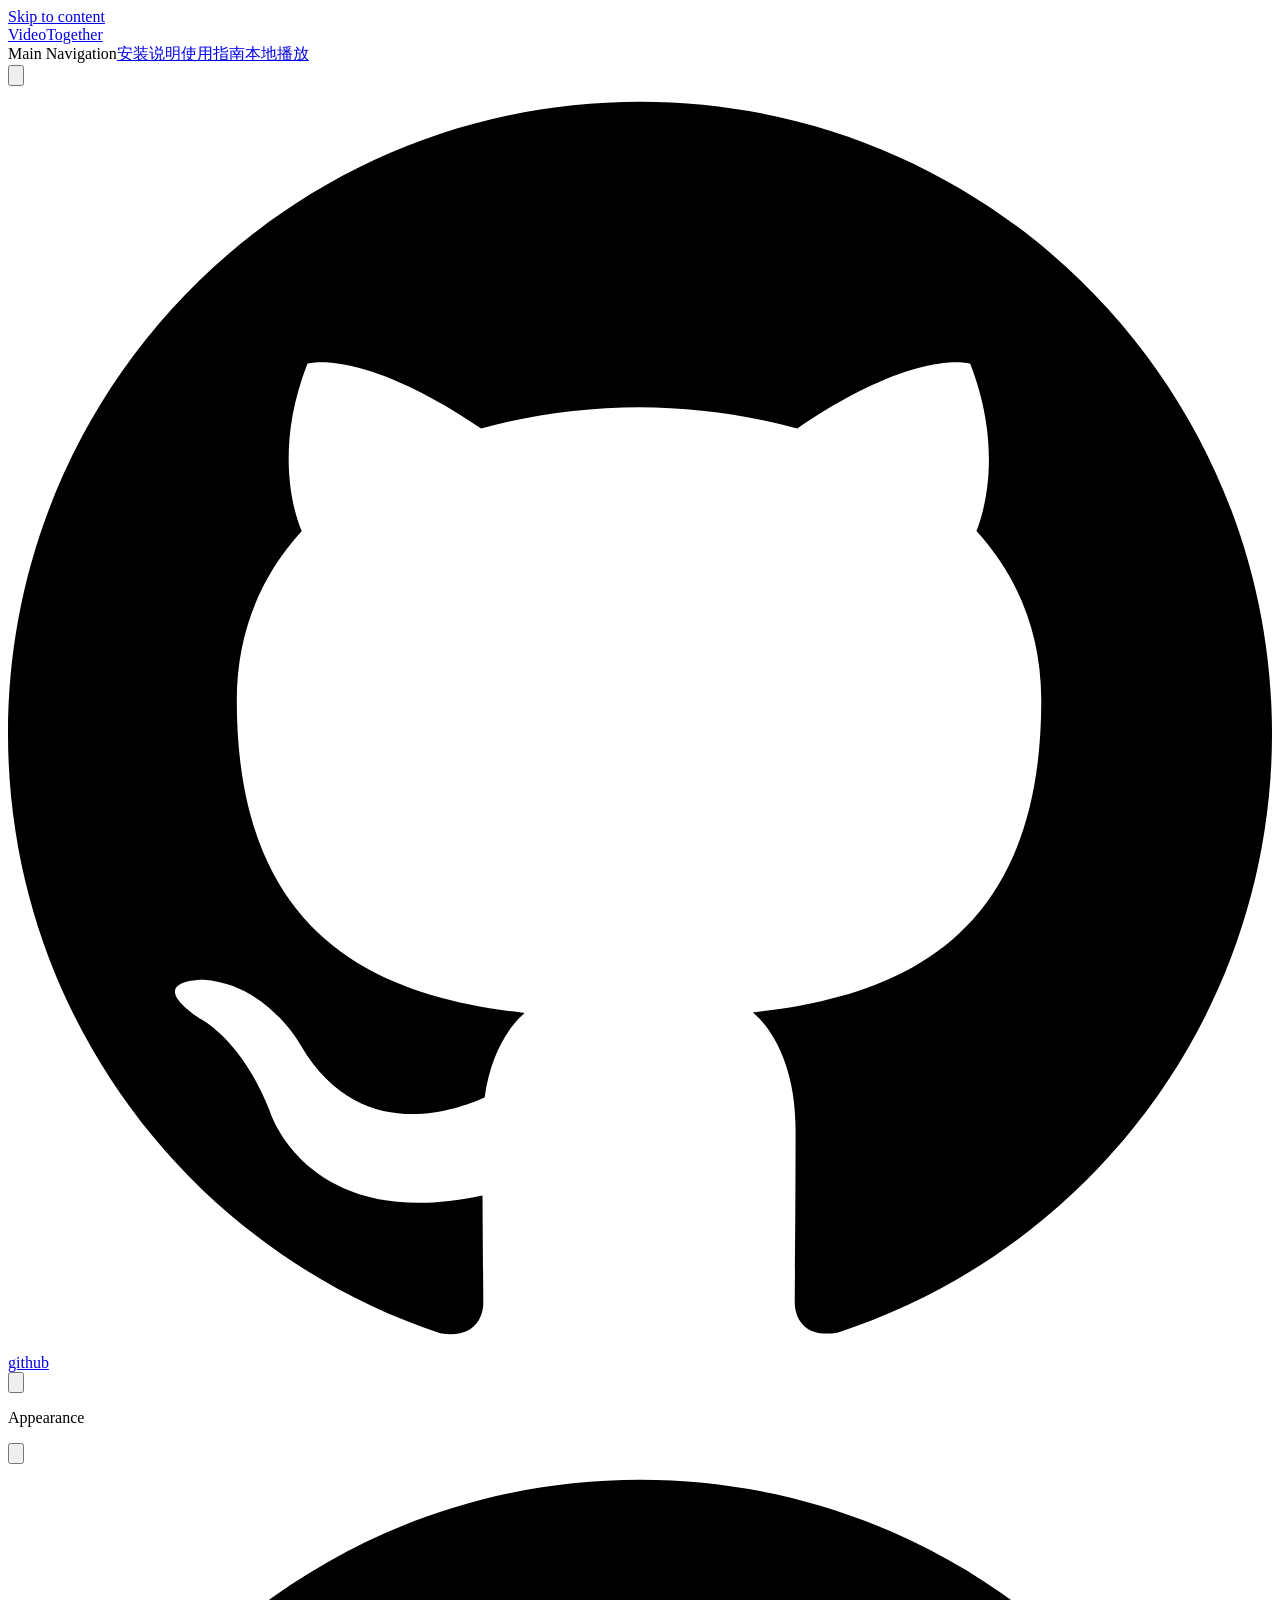
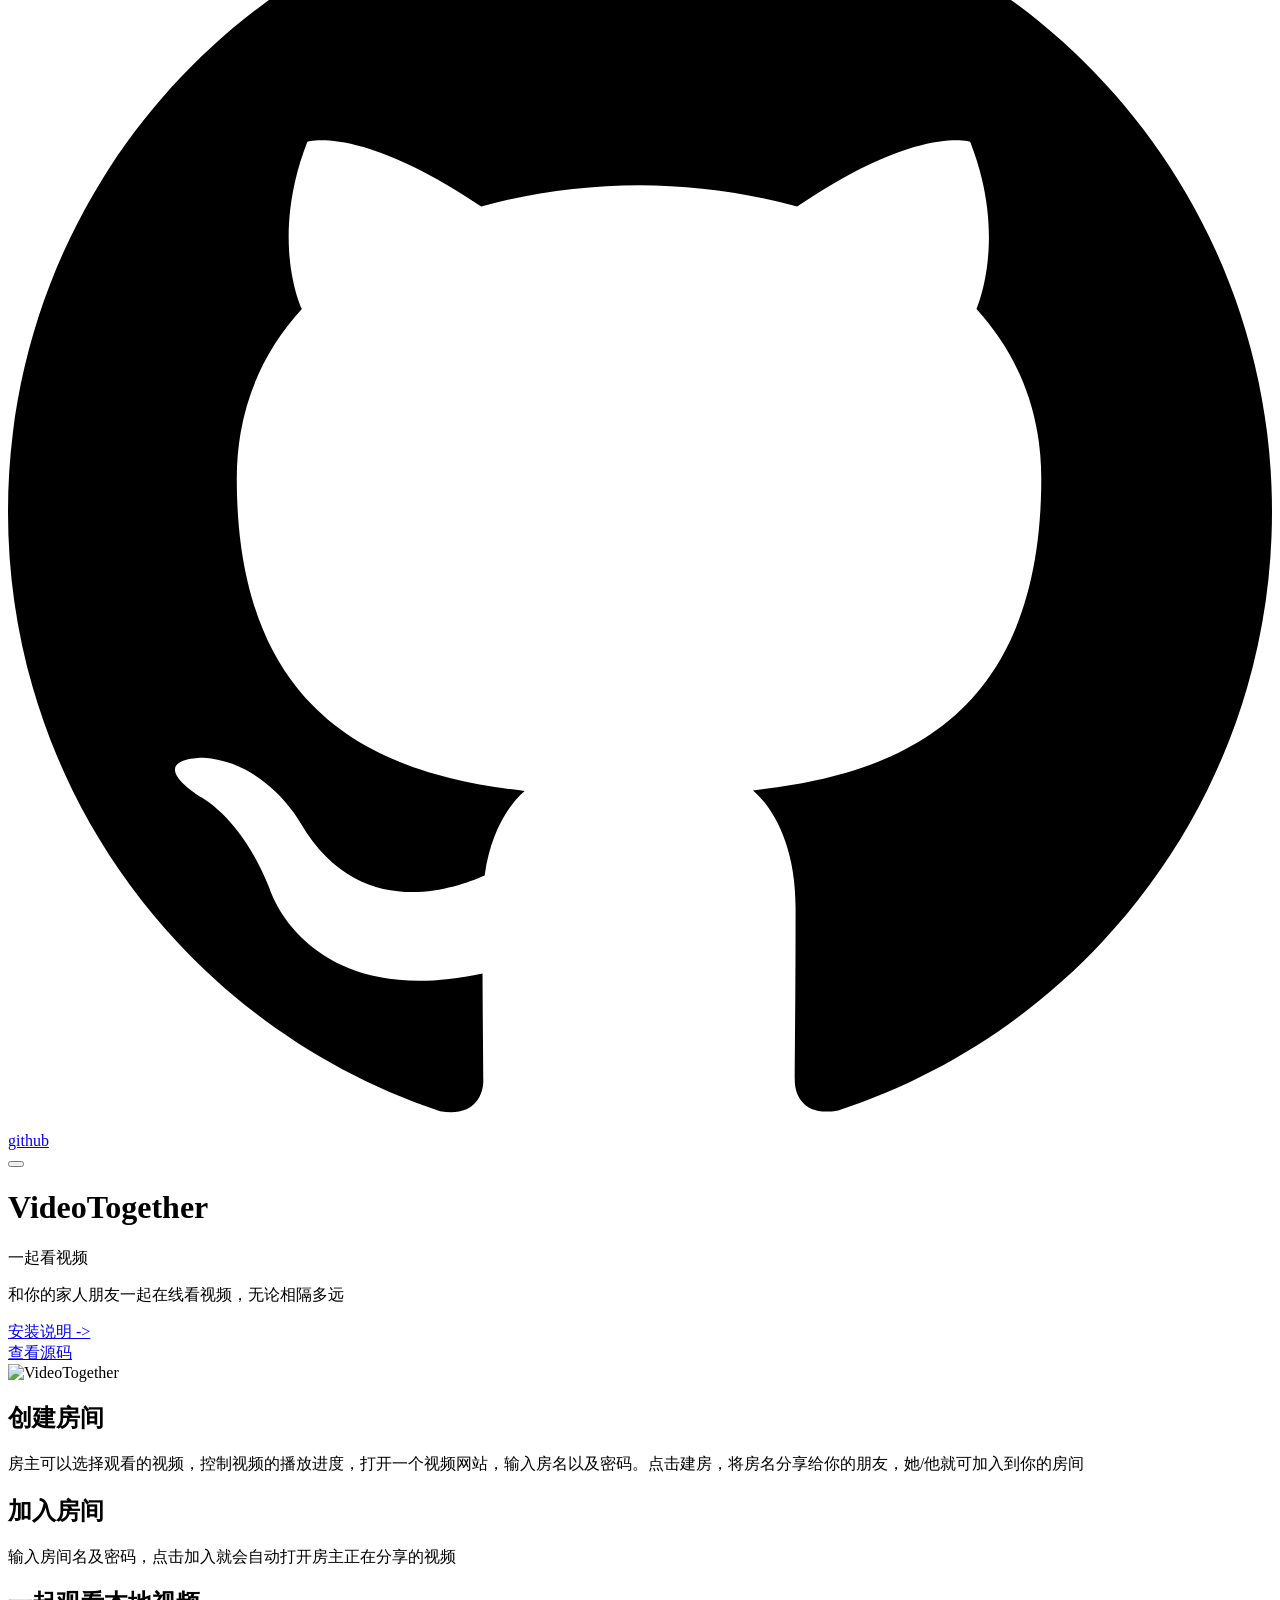
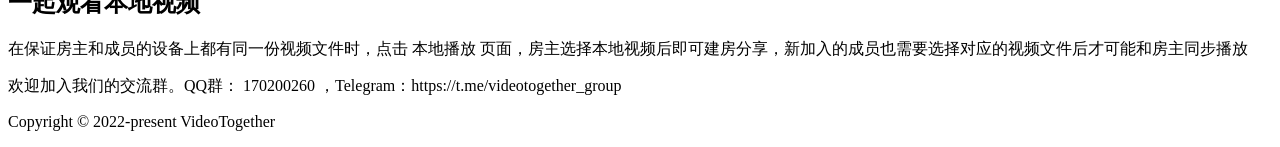
==== new/index.html @ 328def1d "Merge pull request #1 from lilei2603/main doc: update docs" ====
<!DOCTYPE html>
<html lang="en-US">
  <head>
    <meta charset="utf-8">
    <meta name="viewport" content="width=device-width,initial-scale=1">
    <title>VideoTogether | 一起看视频</title>
    <meta name="description" content="和你的家人朋友一起在线看视频，无论相隔多远">
    <link rel="stylesheet" href="/assets/style.c7aacda5.css">
    <link rel="modulepreload" href="/assets/app.a0943dad.js">
    <link rel="modulepreload" href="/assets/index.md.f71d9b3a.lean.js">
    
    <script>(()=>{const e=localStorage.getItem("vitepress-theme-appearance"),a=window.matchMedia("(prefers-color-scheme: dark)").matches;(!e||e==="auto"?a:e==="dark")&&document.documentElement.classList.add("dark")})();</script>
  </head>
  <body>
    <div id="app"><div class="Layout" data-v-b7788134><!--[--><!--]--><!--[--><span tabindex="-1" data-v-5bad87e6></span><a href="#VPContent" class="VPSkipLink visually-hidden" data-v-5bad87e6> Skip to content </a><!--]--><!----><header class="VPNav no-sidebar" data-v-b7788134 data-v-0f827909><div class="VPNavBar" data-v-0f827909 data-v-10058498><div class="container" data-v-10058498><div class="VPNavBarTitle" data-v-10058498 data-v-477b2930><a class="title" href="/" data-v-477b2930><!----><!--[-->VideoTogether<!--]--></a></div><div class="content" data-v-10058498><!----><nav aria-labelledby="main-nav-aria-label" class="VPNavBarMenu menu" data-v-10058498 data-v-1afc9dec><span id="main-nav-aria-label" class="visually-hidden" data-v-1afc9dec>Main Navigation</span><!--[--><!--[--><a class="VPLink link VPNavBarMenuLink" href="/guide/install.html" data-v-1afc9dec data-v-1d8250a9 data-v-48abdd18><!--[-->安装说明<!--]--><!----></a><!--]--><!--[--><a class="VPLink link VPNavBarMenuLink" href="/guide/introduction.html" data-v-1afc9dec data-v-1d8250a9 data-v-48abdd18><!--[-->使用指南<!--]--><!----></a><!--]--><!--[--><a class="VPLink link VPNavBarMenuLink" href="/guide/local.html" data-v-1afc9dec data-v-1d8250a9 data-v-48abdd18><!--[-->本地播放<!--]--><!----></a><!--]--><!--]--></nav><!----><div class="VPNavBarAppearance appearance" data-v-10058498 data-v-0b2f3bac><button class="VPSwitch VPSwitchAppearance" type="button" role="switch" aria-label="toggle dark mode" data-v-0b2f3bac data-v-741b6450 data-v-ab2de182><span class="check" data-v-ab2de182><span class="icon" data-v-ab2de182><!--[--><svg xmlns="http://www.w3.org/2000/svg" aria-hidden="true" focusable="false" viewbox="0 0 24 24" class="sun" data-v-741b6450><path d="M12,18c-3.3,0-6-2.7-6-6s2.7-6,6-6s6,2.7,6,6S15.3,18,12,18zM12,8c-2.2,0-4,1.8-4,4c0,2.2,1.8,4,4,4c2.2,0,4-1.8,4-4C16,9.8,14.2,8,12,8z"></path><path d="M12,4c-0.6,0-1-0.4-1-1V1c0-0.6,0.4-1,1-1s1,0.4,1,1v2C13,3.6,12.6,4,12,4z"></path><path d="M12,24c-0.6,0-1-0.4-1-1v-2c0-0.6,0.4-1,1-1s1,0.4,1,1v2C13,23.6,12.6,24,12,24z"></path><path d="M5.6,6.6c-0.3,0-0.5-0.1-0.7-0.3L3.5,4.9c-0.4-0.4-0.4-1,0-1.4s1-0.4,1.4,0l1.4,1.4c0.4,0.4,0.4,1,0,1.4C6.2,6.5,5.9,6.6,5.6,6.6z"></path><path d="M19.8,20.8c-0.3,0-0.5-0.1-0.7-0.3l-1.4-1.4c-0.4-0.4-0.4-1,0-1.4s1-0.4,1.4,0l1.4,1.4c0.4,0.4,0.4,1,0,1.4C20.3,20.7,20,20.8,19.8,20.8z"></path><path d="M3,13H1c-0.6,0-1-0.4-1-1s0.4-1,1-1h2c0.6,0,1,0.4,1,1S3.6,13,3,13z"></path><path d="M23,13h-2c-0.6,0-1-0.4-1-1s0.4-1,1-1h2c0.6,0,1,0.4,1,1S23.6,13,23,13z"></path><path d="M4.2,20.8c-0.3,0-0.5-0.1-0.7-0.3c-0.4-0.4-0.4-1,0-1.4l1.4-1.4c0.4-0.4,1-0.4,1.4,0s0.4,1,0,1.4l-1.4,1.4C4.7,20.7,4.5,20.8,4.2,20.8z"></path><path d="M18.4,6.6c-0.3,0-0.5-0.1-0.7-0.3c-0.4-0.4-0.4-1,0-1.4l1.4-1.4c0.4-0.4,1-0.4,1.4,0s0.4,1,0,1.4l-1.4,1.4C18.9,6.5,18.6,6.6,18.4,6.6z"></path></svg><svg xmlns="http://www.w3.org/2000/svg" aria-hidden="true" focusable="false" viewbox="0 0 24 24" class="moon" data-v-741b6450><path d="M12.1,22c-0.3,0-0.6,0-0.9,0c-5.5-0.5-9.5-5.4-9-10.9c0.4-4.8,4.2-8.6,9-9c0.4,0,0.8,0.2,1,0.5c0.2,0.3,0.2,0.8-0.1,1.1c-2,2.7-1.4,6.4,1.3,8.4c2.1,1.6,5,1.6,7.1,0c0.3-0.2,0.7-0.3,1.1-0.1c0.3,0.2,0.5,0.6,0.5,1c-0.2,2.7-1.5,5.1-3.6,6.8C16.6,21.2,14.4,22,12.1,22zM9.3,4.4c-2.9,1-5,3.6-5.2,6.8c-0.4,4.4,2.8,8.3,7.2,8.7c2.1,0.2,4.2-0.4,5.8-1.8c1.1-0.9,1.9-2.1,2.4-3.4c-2.5,0.9-5.3,0.5-7.5-1.1C9.2,11.4,8.1,7.7,9.3,4.4z"></path></svg><!--]--></span></span></button></div><div class="VPSocialLinks VPNavBarSocialLinks social-links" data-v-10058498 data-v-5c5de4da data-v-7dcd7d60><!--[--><a class="VPSocialLink" href="https://github.com/VideoTogether/VideoTogether.github.io" title="github" target="_blank" rel="noopener noreferrer" data-v-7dcd7d60 data-v-610fed1a><svg xmlns="http://www.w3.org/2000/svg" aria-hidden="true" focusable="false" viewbox="0 0 24 24" class="icon" data-v-610fed1a><path d="M12 .297c-6.63 0-12 5.373-12 12 0 5.303 3.438 9.8 8.205 11.385.6.113.82-.258.82-.577 0-.285-.01-1.04-.015-2.04-3.338.724-4.042-1.61-4.042-1.61C4.422 18.07 3.633 17.7 3.633 17.7c-1.087-.744.084-.729.084-.729 1.205.084 1.838 1.236 1.838 1.236 1.07 1.835 2.809 1.305 3.495.998.108-.776.417-1.305.76-1.605-2.665-.3-5.466-1.332-5.466-5.93 0-1.31.465-2.38 1.235-3.22-.135-.303-.54-1.523.105-3.176 0 0 1.005-.322 3.3 1.23.96-.267 1.98-.399 3-.405 1.02.006 2.04.138 3 .405 2.28-1.552 3.285-1.23 3.285-1.23.645 1.653.24 2.873.12 3.176.765.84 1.23 1.91 1.23 3.22 0 4.61-2.805 5.625-5.475 5.92.42.36.81 1.096.81 2.22 0 1.606-.015 2.896-.015 3.286 0 .315.21.69.825.57C20.565 22.092 24 17.592 24 12.297c0-6.627-5.373-12-12-12"></path></svg><span class="visually-hidden" data-v-610fed1a>github</span></a><!--]--></div><div class="VPFlyout VPNavBarExtra extra" data-v-10058498 data-v-5fe59986 data-v-0635fb1f><button type="button" class="button" aria-haspopup="true" aria-expanded="false" aria-label="extra navigation" data-v-0635fb1f><svg xmlns="http://www.w3.org/2000/svg" aria-hidden="true" focusable="false" viewbox="0 0 24 24" class="icon" data-v-0635fb1f><circle cx="12" cy="12" r="2"></circle><circle cx="19" cy="12" r="2"></circle><circle cx="5" cy="12" r="2"></circle></svg></button><div class="menu" data-v-0635fb1f><div class="VPMenu" data-v-0635fb1f data-v-e3d492a8><!----><!--[--><!--[--><!----><div class="group" data-v-5fe59986><div class="item appearance" data-v-5fe59986><p class="label" data-v-5fe59986>Appearance</p><div class="appearance-action" data-v-5fe59986><button class="VPSwitch VPSwitchAppearance" type="button" role="switch" aria-label="toggle dark mode" data-v-5fe59986 data-v-741b6450 data-v-ab2de182><span class="check" data-v-ab2de182><span class="icon" data-v-ab2de182><!--[--><svg xmlns="http://www.w3.org/2000/svg" aria-hidden="true" focusable="false" viewbox="0 0 24 24" class="sun" data-v-741b6450><path d="M12,18c-3.3,0-6-2.7-6-6s2.7-6,6-6s6,2.7,6,6S15.3,18,12,18zM12,8c-2.2,0-4,1.8-4,4c0,2.2,1.8,4,4,4c2.2,0,4-1.8,4-4C16,9.8,14.2,8,12,8z"></path><path d="M12,4c-0.6,0-1-0.4-1-1V1c0-0.6,0.4-1,1-1s1,0.4,1,1v2C13,3.6,12.6,4,12,4z"></path><path d="M12,24c-0.6,0-1-0.4-1-1v-2c0-0.6,0.4-1,1-1s1,0.4,1,1v2C13,23.6,12.6,24,12,24z"></path><path d="M5.6,6.6c-0.3,0-0.5-0.1-0.7-0.3L3.5,4.9c-0.4-0.4-0.4-1,0-1.4s1-0.4,1.4,0l1.4,1.4c0.4,0.4,0.4,1,0,1.4C6.2,6.5,5.9,6.6,5.6,6.6z"></path><path d="M19.8,20.8c-0.3,0-0.5-0.1-0.7-0.3l-1.4-1.4c-0.4-0.4-0.4-1,0-1.4s1-0.4,1.4,0l1.4,1.4c0.4,0.4,0.4,1,0,1.4C20.3,20.7,20,20.8,19.8,20.8z"></path><path d="M3,13H1c-0.6,0-1-0.4-1-1s0.4-1,1-1h2c0.6,0,1,0.4,1,1S3.6,13,3,13z"></path><path d="M23,13h-2c-0.6,0-1-0.4-1-1s0.4-1,1-1h2c0.6,0,1,0.4,1,1S23.6,13,23,13z"></path><path d="M4.2,20.8c-0.3,0-0.5-0.1-0.7-0.3c-0.4-0.4-0.4-1,0-1.4l1.4-1.4c0.4-0.4,1-0.4,1.4,0s0.4,1,0,1.4l-1.4,1.4C4.7,20.7,4.5,20.8,4.2,20.8z"></path><path d="M18.4,6.6c-0.3,0-0.5-0.1-0.7-0.3c-0.4-0.4-0.4-1,0-1.4l1.4-1.4c0.4-0.4,1-0.4,1.4,0s0.4,1,0,1.4l-1.4,1.4C18.9,6.5,18.6,6.6,18.4,6.6z"></path></svg><svg xmlns="http://www.w3.org/2000/svg" aria-hidden="true" focusable="false" viewbox="0 0 24 24" class="moon" data-v-741b6450><path d="M12.1,22c-0.3,0-0.6,0-0.9,0c-5.5-0.5-9.5-5.4-9-10.9c0.4-4.8,4.2-8.6,9-9c0.4,0,0.8,0.2,1,0.5c0.2,0.3,0.2,0.8-0.1,1.1c-2,2.7-1.4,6.4,1.3,8.4c2.1,1.6,5,1.6,7.1,0c0.3-0.2,0.7-0.3,1.1-0.1c0.3,0.2,0.5,0.6,0.5,1c-0.2,2.7-1.5,5.1-3.6,6.8C16.6,21.2,14.4,22,12.1,22zM9.3,4.4c-2.9,1-5,3.6-5.2,6.8c-0.4,4.4,2.8,8.3,7.2,8.7c2.1,0.2,4.2-0.4,5.8-1.8c1.1-0.9,1.9-2.1,2.4-3.4c-2.5,0.9-5.3,0.5-7.5-1.1C9.2,11.4,8.1,7.7,9.3,4.4z"></path></svg><!--]--></span></span></button></div></div></div><div class="group" data-v-5fe59986><div class="item social-links" data-v-5fe59986><div class="VPSocialLinks social-links-list" data-v-5fe59986 data-v-7dcd7d60><!--[--><a class="VPSocialLink" href="https://github.com/VideoTogether/VideoTogether.github.io" title="github" target="_blank" rel="noopener noreferrer" data-v-7dcd7d60 data-v-610fed1a><svg xmlns="http://www.w3.org/2000/svg" aria-hidden="true" focusable="false" viewbox="0 0 24 24" class="icon" data-v-610fed1a><path d="M12 .297c-6.63 0-12 5.373-12 12 0 5.303 3.438 9.8 8.205 11.385.6.113.82-.258.82-.577 0-.285-.01-1.04-.015-2.04-3.338.724-4.042-1.61-4.042-1.61C4.422 18.07 3.633 17.7 3.633 17.7c-1.087-.744.084-.729.084-.729 1.205.084 1.838 1.236 1.838 1.236 1.07 1.835 2.809 1.305 3.495.998.108-.776.417-1.305.76-1.605-2.665-.3-5.466-1.332-5.466-5.93 0-1.31.465-2.38 1.235-3.22-.135-.303-.54-1.523.105-3.176 0 0 1.005-.322 3.3 1.23.96-.267 1.98-.399 3-.405 1.02.006 2.04.138 3 .405 2.28-1.552 3.285-1.23 3.285-1.23.645 1.653.24 2.873.12 3.176.765.84 1.23 1.91 1.23 3.22 0 4.61-2.805 5.625-5.475 5.92.42.36.81 1.096.81 2.22 0 1.606-.015 2.896-.015 3.286 0 .315.21.69.825.57C20.565 22.092 24 17.592 24 12.297c0-6.627-5.373-12-12-12"></path></svg><span class="visually-hidden" data-v-610fed1a>github</span></a><!--]--></div></div></div><!--]--><!--]--></div></div></div><button type="button" class="VPNavBarHamburger hamburger" aria-label="mobile navigation" aria-expanded="false" aria-controls="VPNavScreen" data-v-10058498 data-v-2ead6e10><span class="container" data-v-2ead6e10><span class="top" data-v-2ead6e10></span><span class="middle" data-v-2ead6e10></span><span class="bottom" data-v-2ead6e10></span></span></button></div></div></div><!----></header><!----><!----><div class="VPContent is-home" id="VPContent" data-v-b7788134 data-v-09411f0c><div class="VPHome" data-v-09411f0c data-v-3f4e5d1e><!--[--><!--]--><div class="VPHero has-image VPHomeHero" data-v-3f4e5d1e data-v-3a588c28><div class="container" data-v-3a588c28><div class="main" data-v-3a588c28><h1 class="name" data-v-3a588c28><span class="clip" data-v-3a588c28>VideoTogether</span></h1><p class="text" data-v-3a588c28>一起看视频</p><p class="tagline" data-v-3a588c28>和你的家人朋友一起在线看视频，无论相隔多远</p><div class="actions" data-v-3a588c28><!--[--><div class="action" data-v-3a588c28><a class="VPButton medium brand" href="/guide/install" data-v-3a588c28 data-v-327b669f>安装说明 -&gt;</a></div><div class="action" data-v-3a588c28><a class="VPButton medium alt" href="https://github.com/VideoTogether/VideoTogether" target="_blank" rel="noopener noreferrer" data-v-3a588c28 data-v-327b669f>查看源码</a></div><!--]--></div></div><div class="image" data-v-3a588c28><div class="image-container" data-v-3a588c28><div class="image-bg" data-v-3a588c28></div><!--[--><img class="VPImage image-src" src="/logo.png" alt="VideoTogether" data-v-0e8d41ab><!--]--></div></div></div></div><!--[--><!--]--><!--[--><!--]--><div class="VPFeatures VPHomeFeatures" data-v-3f4e5d1e data-v-4a406374><div class="container" data-v-4a406374><div class="items" data-v-4a406374><!--[--><div class="grid-3 item" data-v-4a406374><article class="VPFeature" data-v-4a406374 data-v-460fc02b><!----><h2 class="title" data-v-460fc02b>创建房间</h2><p class="details" data-v-460fc02b>房主可以选择观看的视频，控制视频的播放进度，打开一个视频网站，输入房名以及密码。点击建房，将房名分享给你的朋友，她/他就可加入到你的房间</p></article></div><div class="grid-3 item" data-v-4a406374><article class="VPFeature" data-v-4a406374 data-v-460fc02b><!----><h2 class="title" data-v-460fc02b>加入房间</h2><p class="details" data-v-460fc02b>输入房间名及密码，点击加入就会自动打开房主正在分享的视频</p></article></div><div class="grid-3 item" data-v-4a406374><article class="VPFeature" data-v-4a406374 data-v-460fc02b><!----><h2 class="title" data-v-460fc02b>一起观看本地视频</h2><p class="details" data-v-460fc02b>在保证房主和成员的设备上都有同一份视频文件时，点击 本地播放 页面，房主选择本地视频后即可建房分享，新加入的成员也需要选择对应的视频文件后才可能和房主同步播放</p></article></div><!--]--></div></div></div><!--[--><!--]--><div style="position:relative;" data-v-3f4e5d1e><div></div></div></div></div><footer class="VPFooter" data-v-b7788134 data-v-32972742><div class="container" data-v-32972742><p class="message" data-v-32972742>欢迎加入我们的交流群。QQ群： 170200260 ，Telegram：https://t.me/videotogether_group</p><p class="copyright" data-v-32972742>Copyright © 2022-present VideoTogether</p></div></footer><!--[--><!--]--></div></div>
    <script>__VP_HASH_MAP__ = JSON.parse("{\"guide_getting-started.md\":\"ca754f9b\",\"guide_install.md\":\"1053f358\",\"guide_introduction.md\":\"bb8079a4\",\"guide_local.md\":\"53a5b53c\",\"index.md\":\"f71d9b3a\"}")</script>
    <script type="module" async src="/assets/app.a0943dad.js"></script>
    
  </body>
</html>
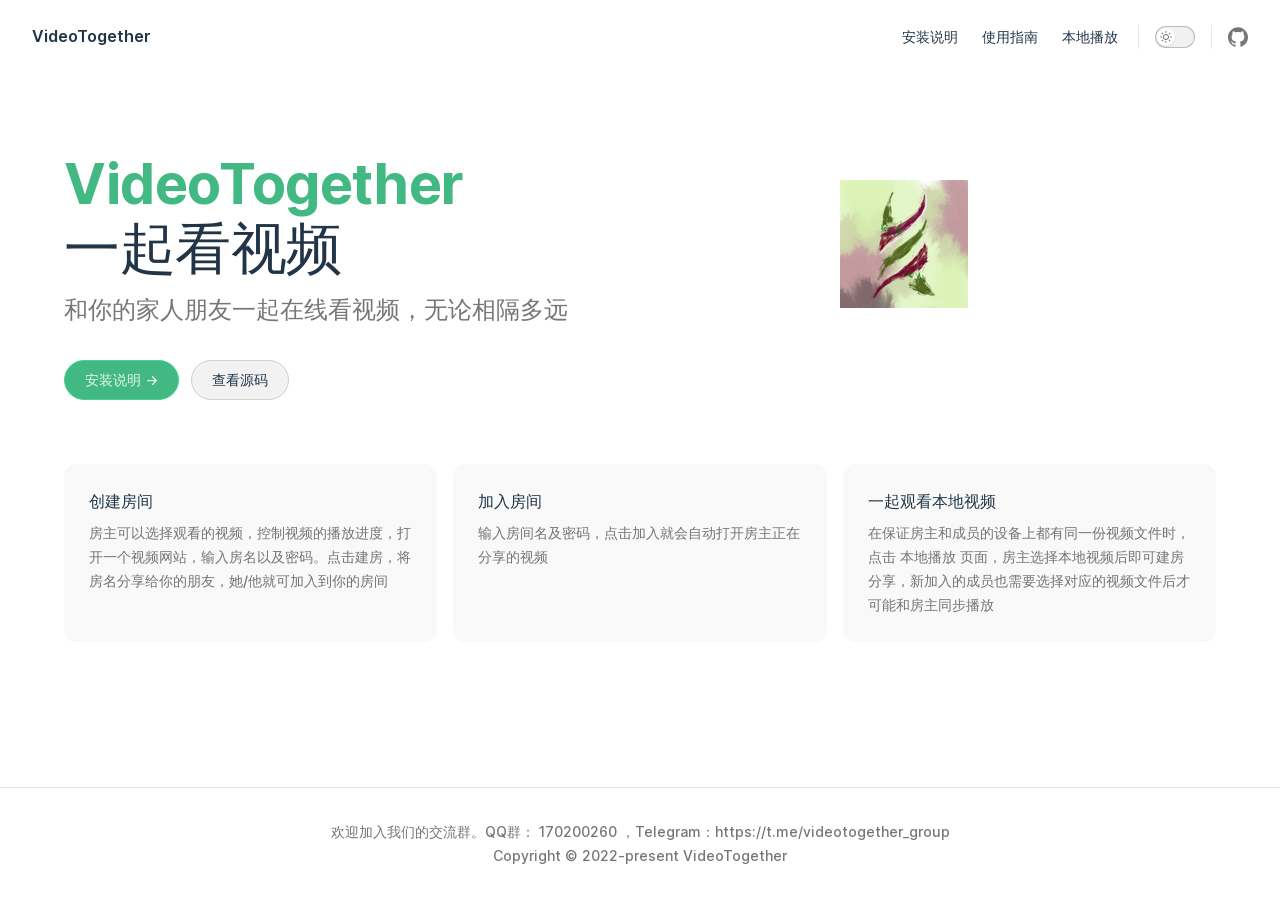
==== commit e7234c6b: "Merge pull request #2 from lilei2603/main doc: update baseUrl" ====
--- a/new/index.html
+++ b/new/index.html
@@ -5,16 +5,16 @@
     <meta name="viewport" content="width=device-width,initial-scale=1">
     <title>VideoTogether | 一起看视频</title>
     <meta name="description" content="和你的家人朋友一起在线看视频，无论相隔多远">
-    <link rel="stylesheet" href="/assets/style.c7aacda5.css">
-    <link rel="modulepreload" href="/assets/app.a0943dad.js">
-    <link rel="modulepreload" href="/assets/index.md.f71d9b3a.lean.js">
+    <link rel="stylesheet" href="/new/assets/style.cfd6b9c6.css">
+    <link rel="modulepreload" href="/new/assets/app.8611108c.js">
+    <link rel="modulepreload" href="/new/assets/index.md.71603502.lean.js">
     
     <script>(()=>{const e=localStorage.getItem("vitepress-theme-appearance"),a=window.matchMedia("(prefers-color-scheme: dark)").matches;(!e||e==="auto"?a:e==="dark")&&document.documentElement.classList.add("dark")})();</script>
   </head>
   <body>
-    <div id="app"><div class="Layout" data-v-b7788134><!--[--><!--]--><!--[--><span tabindex="-1" data-v-5bad87e6></span><a href="#VPContent" class="VPSkipLink visually-hidden" data-v-5bad87e6> Skip to content </a><!--]--><!----><header class="VPNav no-sidebar" data-v-b7788134 data-v-0f827909><div class="VPNavBar" data-v-0f827909 data-v-10058498><div class="container" data-v-10058498><div class="VPNavBarTitle" data-v-10058498 data-v-477b2930><a class="title" href="/" data-v-477b2930><!----><!--[-->VideoTogether<!--]--></a></div><div class="content" data-v-10058498><!----><nav aria-labelledby="main-nav-aria-label" class="VPNavBarMenu menu" data-v-10058498 data-v-1afc9dec><span id="main-nav-aria-label" class="visually-hidden" data-v-1afc9dec>Main Navigation</span><!--[--><!--[--><a class="VPLink link VPNavBarMenuLink" href="/guide/install.html" data-v-1afc9dec data-v-1d8250a9 data-v-48abdd18><!--[-->安装说明<!--]--><!----></a><!--]--><!--[--><a class="VPLink link VPNavBarMenuLink" href="/guide/introduction.html" data-v-1afc9dec data-v-1d8250a9 data-v-48abdd18><!--[-->使用指南<!--]--><!----></a><!--]--><!--[--><a class="VPLink link VPNavBarMenuLink" href="/guide/local.html" data-v-1afc9dec data-v-1d8250a9 data-v-48abdd18><!--[-->本地播放<!--]--><!----></a><!--]--><!--]--></nav><!----><div class="VPNavBarAppearance appearance" data-v-10058498 data-v-0b2f3bac><button class="VPSwitch VPSwitchAppearance" type="button" role="switch" aria-label="toggle dark mode" data-v-0b2f3bac data-v-741b6450 data-v-ab2de182><span class="check" data-v-ab2de182><span class="icon" data-v-ab2de182><!--[--><svg xmlns="http://www.w3.org/2000/svg" aria-hidden="true" focusable="false" viewbox="0 0 24 24" class="sun" data-v-741b6450><path d="M12,18c-3.3,0-6-2.7-6-6s2.7-6,6-6s6,2.7,6,6S15.3,18,12,18zM12,8c-2.2,0-4,1.8-4,4c0,2.2,1.8,4,4,4c2.2,0,4-1.8,4-4C16,9.8,14.2,8,12,8z"></path><path d="M12,4c-0.6,0-1-0.4-1-1V1c0-0.6,0.4-1,1-1s1,0.4,1,1v2C13,3.6,12.6,4,12,4z"></path><path d="M12,24c-0.6,0-1-0.4-1-1v-2c0-0.6,0.4-1,1-1s1,0.4,1,1v2C13,23.6,12.6,24,12,24z"></path><path d="M5.6,6.6c-0.3,0-0.5-0.1-0.7-0.3L3.5,4.9c-0.4-0.4-0.4-1,0-1.4s1-0.4,1.4,0l1.4,1.4c0.4,0.4,0.4,1,0,1.4C6.2,6.5,5.9,6.6,5.6,6.6z"></path><path d="M19.8,20.8c-0.3,0-0.5-0.1-0.7-0.3l-1.4-1.4c-0.4-0.4-0.4-1,0-1.4s1-0.4,1.4,0l1.4,1.4c0.4,0.4,0.4,1,0,1.4C20.3,20.7,20,20.8,19.8,20.8z"></path><path d="M3,13H1c-0.6,0-1-0.4-1-1s0.4-1,1-1h2c0.6,0,1,0.4,1,1S3.6,13,3,13z"></path><path d="M23,13h-2c-0.6,0-1-0.4-1-1s0.4-1,1-1h2c0.6,0,1,0.4,1,1S23.6,13,23,13z"></path><path d="M4.2,20.8c-0.3,0-0.5-0.1-0.7-0.3c-0.4-0.4-0.4-1,0-1.4l1.4-1.4c0.4-0.4,1-0.4,1.4,0s0.4,1,0,1.4l-1.4,1.4C4.7,20.7,4.5,20.8,4.2,20.8z"></path><path d="M18.4,6.6c-0.3,0-0.5-0.1-0.7-0.3c-0.4-0.4-0.4-1,0-1.4l1.4-1.4c0.4-0.4,1-0.4,1.4,0s0.4,1,0,1.4l-1.4,1.4C18.9,6.5,18.6,6.6,18.4,6.6z"></path></svg><svg xmlns="http://www.w3.org/2000/svg" aria-hidden="true" focusable="false" viewbox="0 0 24 24" class="moon" data-v-741b6450><path d="M12.1,22c-0.3,0-0.6,0-0.9,0c-5.5-0.5-9.5-5.4-9-10.9c0.4-4.8,4.2-8.6,9-9c0.4,0,0.8,0.2,1,0.5c0.2,0.3,0.2,0.8-0.1,1.1c-2,2.7-1.4,6.4,1.3,8.4c2.1,1.6,5,1.6,7.1,0c0.3-0.2,0.7-0.3,1.1-0.1c0.3,0.2,0.5,0.6,0.5,1c-0.2,2.7-1.5,5.1-3.6,6.8C16.6,21.2,14.4,22,12.1,22zM9.3,4.4c-2.9,1-5,3.6-5.2,6.8c-0.4,4.4,2.8,8.3,7.2,8.7c2.1,0.2,4.2-0.4,5.8-1.8c1.1-0.9,1.9-2.1,2.4-3.4c-2.5,0.9-5.3,0.5-7.5-1.1C9.2,11.4,8.1,7.7,9.3,4.4z"></path></svg><!--]--></span></span></button></div><div class="VPSocialLinks VPNavBarSocialLinks social-links" data-v-10058498 data-v-5c5de4da data-v-7dcd7d60><!--[--><a class="VPSocialLink" href="https://github.com/VideoTogether/VideoTogether.github.io" title="github" target="_blank" rel="noopener noreferrer" data-v-7dcd7d60 data-v-610fed1a><svg xmlns="http://www.w3.org/2000/svg" aria-hidden="true" focusable="false" viewbox="0 0 24 24" class="icon" data-v-610fed1a><path d="M12 .297c-6.63 0-12 5.373-12 12 0 5.303 3.438 9.8 8.205 11.385.6.113.82-.258.82-.577 0-.285-.01-1.04-.015-2.04-3.338.724-4.042-1.61-4.042-1.61C4.422 18.07 3.633 17.7 3.633 17.7c-1.087-.744.084-.729.084-.729 1.205.084 1.838 1.236 1.838 1.236 1.07 1.835 2.809 1.305 3.495.998.108-.776.417-1.305.76-1.605-2.665-.3-5.466-1.332-5.466-5.93 0-1.31.465-2.38 1.235-3.22-.135-.303-.54-1.523.105-3.176 0 0 1.005-.322 3.3 1.23.96-.267 1.98-.399 3-.405 1.02.006 2.04.138 3 .405 2.28-1.552 3.285-1.23 3.285-1.23.645 1.653.24 2.873.12 3.176.765.84 1.23 1.91 1.23 3.22 0 4.61-2.805 5.625-5.475 5.92.42.36.81 1.096.81 2.22 0 1.606-.015 2.896-.015 3.286 0 .315.21.69.825.57C20.565 22.092 24 17.592 24 12.297c0-6.627-5.373-12-12-12"></path></svg><span class="visually-hidden" data-v-610fed1a>github</span></a><!--]--></div><div class="VPFlyout VPNavBarExtra extra" data-v-10058498 data-v-5fe59986 data-v-0635fb1f><button type="button" class="button" aria-haspopup="true" aria-expanded="false" aria-label="extra navigation" data-v-0635fb1f><svg xmlns="http://www.w3.org/2000/svg" aria-hidden="true" focusable="false" viewbox="0 0 24 24" class="icon" data-v-0635fb1f><circle cx="12" cy="12" r="2"></circle><circle cx="19" cy="12" r="2"></circle><circle cx="5" cy="12" r="2"></circle></svg></button><div class="menu" data-v-0635fb1f><div class="VPMenu" data-v-0635fb1f data-v-e3d492a8><!----><!--[--><!--[--><!----><div class="group" data-v-5fe59986><div class="item appearance" data-v-5fe59986><p class="label" data-v-5fe59986>Appearance</p><div class="appearance-action" data-v-5fe59986><button class="VPSwitch VPSwitchAppearance" type="button" role="switch" aria-label="toggle dark mode" data-v-5fe59986 data-v-741b6450 data-v-ab2de182><span class="check" data-v-ab2de182><span class="icon" data-v-ab2de182><!--[--><svg xmlns="http://www.w3.org/2000/svg" aria-hidden="true" focusable="false" viewbox="0 0 24 24" class="sun" data-v-741b6450><path d="M12,18c-3.3,0-6-2.7-6-6s2.7-6,6-6s6,2.7,6,6S15.3,18,12,18zM12,8c-2.2,0-4,1.8-4,4c0,2.2,1.8,4,4,4c2.2,0,4-1.8,4-4C16,9.8,14.2,8,12,8z"></path><path d="M12,4c-0.6,0-1-0.4-1-1V1c0-0.6,0.4-1,1-1s1,0.4,1,1v2C13,3.6,12.6,4,12,4z"></path><path d="M12,24c-0.6,0-1-0.4-1-1v-2c0-0.6,0.4-1,1-1s1,0.4,1,1v2C13,23.6,12.6,24,12,24z"></path><path d="M5.6,6.6c-0.3,0-0.5-0.1-0.7-0.3L3.5,4.9c-0.4-0.4-0.4-1,0-1.4s1-0.4,1.4,0l1.4,1.4c0.4,0.4,0.4,1,0,1.4C6.2,6.5,5.9,6.6,5.6,6.6z"></path><path d="M19.8,20.8c-0.3,0-0.5-0.1-0.7-0.3l-1.4-1.4c-0.4-0.4-0.4-1,0-1.4s1-0.4,1.4,0l1.4,1.4c0.4,0.4,0.4,1,0,1.4C20.3,20.7,20,20.8,19.8,20.8z"></path><path d="M3,13H1c-0.6,0-1-0.4-1-1s0.4-1,1-1h2c0.6,0,1,0.4,1,1S3.6,13,3,13z"></path><path d="M23,13h-2c-0.6,0-1-0.4-1-1s0.4-1,1-1h2c0.6,0,1,0.4,1,1S23.6,13,23,13z"></path><path d="M4.2,20.8c-0.3,0-0.5-0.1-0.7-0.3c-0.4-0.4-0.4-1,0-1.4l1.4-1.4c0.4-0.4,1-0.4,1.4,0s0.4,1,0,1.4l-1.4,1.4C4.7,20.7,4.5,20.8,4.2,20.8z"></path><path d="M18.4,6.6c-0.3,0-0.5-0.1-0.7-0.3c-0.4-0.4-0.4-1,0-1.4l1.4-1.4c0.4-0.4,1-0.4,1.4,0s0.4,1,0,1.4l-1.4,1.4C18.9,6.5,18.6,6.6,18.4,6.6z"></path></svg><svg xmlns="http://www.w3.org/2000/svg" aria-hidden="true" focusable="false" viewbox="0 0 24 24" class="moon" data-v-741b6450><path d="M12.1,22c-0.3,0-0.6,0-0.9,0c-5.5-0.5-9.5-5.4-9-10.9c0.4-4.8,4.2-8.6,9-9c0.4,0,0.8,0.2,1,0.5c0.2,0.3,0.2,0.8-0.1,1.1c-2,2.7-1.4,6.4,1.3,8.4c2.1,1.6,5,1.6,7.1,0c0.3-0.2,0.7-0.3,1.1-0.1c0.3,0.2,0.5,0.6,0.5,1c-0.2,2.7-1.5,5.1-3.6,6.8C16.6,21.2,14.4,22,12.1,22zM9.3,4.4c-2.9,1-5,3.6-5.2,6.8c-0.4,4.4,2.8,8.3,7.2,8.7c2.1,0.2,4.2-0.4,5.8-1.8c1.1-0.9,1.9-2.1,2.4-3.4c-2.5,0.9-5.3,0.5-7.5-1.1C9.2,11.4,8.1,7.7,9.3,4.4z"></path></svg><!--]--></span></span></button></div></div></div><div class="group" data-v-5fe59986><div class="item social-links" data-v-5fe59986><div class="VPSocialLinks social-links-list" data-v-5fe59986 data-v-7dcd7d60><!--[--><a class="VPSocialLink" href="https://github.com/VideoTogether/VideoTogether.github.io" title="github" target="_blank" rel="noopener noreferrer" data-v-7dcd7d60 data-v-610fed1a><svg xmlns="http://www.w3.org/2000/svg" aria-hidden="true" focusable="false" viewbox="0 0 24 24" class="icon" data-v-610fed1a><path d="M12 .297c-6.63 0-12 5.373-12 12 0 5.303 3.438 9.8 8.205 11.385.6.113.82-.258.82-.577 0-.285-.01-1.04-.015-2.04-3.338.724-4.042-1.61-4.042-1.61C4.422 18.07 3.633 17.7 3.633 17.7c-1.087-.744.084-.729.084-.729 1.205.084 1.838 1.236 1.838 1.236 1.07 1.835 2.809 1.305 3.495.998.108-.776.417-1.305.76-1.605-2.665-.3-5.466-1.332-5.466-5.93 0-1.31.465-2.38 1.235-3.22-.135-.303-.54-1.523.105-3.176 0 0 1.005-.322 3.3 1.23.96-.267 1.98-.399 3-.405 1.02.006 2.04.138 3 .405 2.28-1.552 3.285-1.23 3.285-1.23.645 1.653.24 2.873.12 3.176.765.84 1.23 1.91 1.23 3.22 0 4.61-2.805 5.625-5.475 5.92.42.36.81 1.096.81 2.22 0 1.606-.015 2.896-.015 3.286 0 .315.21.69.825.57C20.565 22.092 24 17.592 24 12.297c0-6.627-5.373-12-12-12"></path></svg><span class="visually-hidden" data-v-610fed1a>github</span></a><!--]--></div></div></div><!--]--><!--]--></div></div></div><button type="button" class="VPNavBarHamburger hamburger" aria-label="mobile navigation" aria-expanded="false" aria-controls="VPNavScreen" data-v-10058498 data-v-2ead6e10><span class="container" data-v-2ead6e10><span class="top" data-v-2ead6e10></span><span class="middle" data-v-2ead6e10></span><span class="bottom" data-v-2ead6e10></span></span></button></div></div></div><!----></header><!----><!----><div class="VPContent is-home" id="VPContent" data-v-b7788134 data-v-09411f0c><div class="VPHome" data-v-09411f0c data-v-3f4e5d1e><!--[--><!--]--><div class="VPHero has-image VPHomeHero" data-v-3f4e5d1e data-v-3a588c28><div class="container" data-v-3a588c28><div class="main" data-v-3a588c28><h1 class="name" data-v-3a588c28><span class="clip" data-v-3a588c28>VideoTogether</span></h1><p class="text" data-v-3a588c28>一起看视频</p><p class="tagline" data-v-3a588c28>和你的家人朋友一起在线看视频，无论相隔多远</p><div class="actions" data-v-3a588c28><!--[--><div class="action" data-v-3a588c28><a class="VPButton medium brand" href="/guide/install" data-v-3a588c28 data-v-327b669f>安装说明 -&gt;</a></div><div class="action" data-v-3a588c28><a class="VPButton medium alt" href="https://github.com/VideoTogether/VideoTogether" target="_blank" rel="noopener noreferrer" data-v-3a588c28 data-v-327b669f>查看源码</a></div><!--]--></div></div><div class="image" data-v-3a588c28><div class="image-container" data-v-3a588c28><div class="image-bg" data-v-3a588c28></div><!--[--><img class="VPImage image-src" src="/logo.png" alt="VideoTogether" data-v-0e8d41ab><!--]--></div></div></div></div><!--[--><!--]--><!--[--><!--]--><div class="VPFeatures VPHomeFeatures" data-v-3f4e5d1e data-v-4a406374><div class="container" data-v-4a406374><div class="items" data-v-4a406374><!--[--><div class="grid-3 item" data-v-4a406374><article class="VPFeature" data-v-4a406374 data-v-460fc02b><!----><h2 class="title" data-v-460fc02b>创建房间</h2><p class="details" data-v-460fc02b>房主可以选择观看的视频，控制视频的播放进度，打开一个视频网站，输入房名以及密码。点击建房，将房名分享给你的朋友，她/他就可加入到你的房间</p></article></div><div class="grid-3 item" data-v-4a406374><article class="VPFeature" data-v-4a406374 data-v-460fc02b><!----><h2 class="title" data-v-460fc02b>加入房间</h2><p class="details" data-v-460fc02b>输入房间名及密码，点击加入就会自动打开房主正在分享的视频</p></article></div><div class="grid-3 item" data-v-4a406374><article class="VPFeature" data-v-4a406374 data-v-460fc02b><!----><h2 class="title" data-v-460fc02b>一起观看本地视频</h2><p class="details" data-v-460fc02b>在保证房主和成员的设备上都有同一份视频文件时，点击 本地播放 页面，房主选择本地视频后即可建房分享，新加入的成员也需要选择对应的视频文件后才可能和房主同步播放</p></article></div><!--]--></div></div></div><!--[--><!--]--><div style="position:relative;" data-v-3f4e5d1e><div></div></div></div></div><footer class="VPFooter" data-v-b7788134 data-v-32972742><div class="container" data-v-32972742><p class="message" data-v-32972742>欢迎加入我们的交流群。QQ群： 170200260 ，Telegram：https://t.me/videotogether_group</p><p class="copyright" data-v-32972742>Copyright © 2022-present VideoTogether</p></div></footer><!--[--><!--]--></div></div>
-    <script>__VP_HASH_MAP__ = JSON.parse("{\"guide_getting-started.md\":\"ca754f9b\",\"guide_install.md\":\"1053f358\",\"guide_introduction.md\":\"bb8079a4\",\"guide_local.md\":\"53a5b53c\",\"index.md\":\"f71d9b3a\"}")</script>
-    <script type="module" async src="/assets/app.a0943dad.js"></script>
+    <div id="app"><div class="Layout" data-v-b7788134><!--[--><!--]--><!--[--><span tabindex="-1" data-v-5bad87e6></span><a href="#VPContent" class="VPSkipLink visually-hidden" data-v-5bad87e6> Skip to content </a><!--]--><!----><header class="VPNav no-sidebar" data-v-b7788134 data-v-0f827909><div class="VPNavBar" data-v-0f827909 data-v-10058498><div class="container" data-v-10058498><div class="VPNavBarTitle" data-v-10058498 data-v-477b2930><a class="title" href="/new/" data-v-477b2930><!----><!--[-->VideoTogether<!--]--></a></div><div class="content" data-v-10058498><!----><nav aria-labelledby="main-nav-aria-label" class="VPNavBarMenu menu" data-v-10058498 data-v-1afc9dec><span id="main-nav-aria-label" class="visually-hidden" data-v-1afc9dec>Main Navigation</span><!--[--><!--[--><a class="VPLink link VPNavBarMenuLink" href="/new/guide/install.html" data-v-1afc9dec data-v-1d8250a9 data-v-48abdd18><!--[-->安装说明<!--]--><!----></a><!--]--><!--[--><a class="VPLink link VPNavBarMenuLink" href="/new/guide/introduction.html" data-v-1afc9dec data-v-1d8250a9 data-v-48abdd18><!--[-->使用指南<!--]--><!----></a><!--]--><!--[--><a class="VPLink link VPNavBarMenuLink" href="/new/guide/local.html" data-v-1afc9dec data-v-1d8250a9 data-v-48abdd18><!--[-->本地播放<!--]--><!----></a><!--]--><!--]--></nav><!----><div class="VPNavBarAppearance appearance" data-v-10058498 data-v-0b2f3bac><button class="VPSwitch VPSwitchAppearance" type="button" role="switch" aria-label="toggle dark mode" data-v-0b2f3bac data-v-741b6450 data-v-ab2de182><span class="check" data-v-ab2de182><span class="icon" data-v-ab2de182><!--[--><svg xmlns="http://www.w3.org/2000/svg" aria-hidden="true" focusable="false" viewbox="0 0 24 24" class="sun" data-v-741b6450><path d="M12,18c-3.3,0-6-2.7-6-6s2.7-6,6-6s6,2.7,6,6S15.3,18,12,18zM12,8c-2.2,0-4,1.8-4,4c0,2.2,1.8,4,4,4c2.2,0,4-1.8,4-4C16,9.8,14.2,8,12,8z"></path><path d="M12,4c-0.6,0-1-0.4-1-1V1c0-0.6,0.4-1,1-1s1,0.4,1,1v2C13,3.6,12.6,4,12,4z"></path><path d="M12,24c-0.6,0-1-0.4-1-1v-2c0-0.6,0.4-1,1-1s1,0.4,1,1v2C13,23.6,12.6,24,12,24z"></path><path d="M5.6,6.6c-0.3,0-0.5-0.1-0.7-0.3L3.5,4.9c-0.4-0.4-0.4-1,0-1.4s1-0.4,1.4,0l1.4,1.4c0.4,0.4,0.4,1,0,1.4C6.2,6.5,5.9,6.6,5.6,6.6z"></path><path d="M19.8,20.8c-0.3,0-0.5-0.1-0.7-0.3l-1.4-1.4c-0.4-0.4-0.4-1,0-1.4s1-0.4,1.4,0l1.4,1.4c0.4,0.4,0.4,1,0,1.4C20.3,20.7,20,20.8,19.8,20.8z"></path><path d="M3,13H1c-0.6,0-1-0.4-1-1s0.4-1,1-1h2c0.6,0,1,0.4,1,1S3.6,13,3,13z"></path><path d="M23,13h-2c-0.6,0-1-0.4-1-1s0.4-1,1-1h2c0.6,0,1,0.4,1,1S23.6,13,23,13z"></path><path d="M4.2,20.8c-0.3,0-0.5-0.1-0.7-0.3c-0.4-0.4-0.4-1,0-1.4l1.4-1.4c0.4-0.4,1-0.4,1.4,0s0.4,1,0,1.4l-1.4,1.4C4.7,20.7,4.5,20.8,4.2,20.8z"></path><path d="M18.4,6.6c-0.3,0-0.5-0.1-0.7-0.3c-0.4-0.4-0.4-1,0-1.4l1.4-1.4c0.4-0.4,1-0.4,1.4,0s0.4,1,0,1.4l-1.4,1.4C18.9,6.5,18.6,6.6,18.4,6.6z"></path></svg><svg xmlns="http://www.w3.org/2000/svg" aria-hidden="true" focusable="false" viewbox="0 0 24 24" class="moon" data-v-741b6450><path d="M12.1,22c-0.3,0-0.6,0-0.9,0c-5.5-0.5-9.5-5.4-9-10.9c0.4-4.8,4.2-8.6,9-9c0.4,0,0.8,0.2,1,0.5c0.2,0.3,0.2,0.8-0.1,1.1c-2,2.7-1.4,6.4,1.3,8.4c2.1,1.6,5,1.6,7.1,0c0.3-0.2,0.7-0.3,1.1-0.1c0.3,0.2,0.5,0.6,0.5,1c-0.2,2.7-1.5,5.1-3.6,6.8C16.6,21.2,14.4,22,12.1,22zM9.3,4.4c-2.9,1-5,3.6-5.2,6.8c-0.4,4.4,2.8,8.3,7.2,8.7c2.1,0.2,4.2-0.4,5.8-1.8c1.1-0.9,1.9-2.1,2.4-3.4c-2.5,0.9-5.3,0.5-7.5-1.1C9.2,11.4,8.1,7.7,9.3,4.4z"></path></svg><!--]--></span></span></button></div><div class="VPSocialLinks VPNavBarSocialLinks social-links" data-v-10058498 data-v-5c5de4da data-v-7dcd7d60><!--[--><a class="VPSocialLink" href="https://github.com/VideoTogether/VideoTogether.github.io" title="github" target="_blank" rel="noopener noreferrer" data-v-7dcd7d60 data-v-610fed1a><svg xmlns="http://www.w3.org/2000/svg" aria-hidden="true" focusable="false" viewbox="0 0 24 24" class="icon" data-v-610fed1a><path d="M12 .297c-6.63 0-12 5.373-12 12 0 5.303 3.438 9.8 8.205 11.385.6.113.82-.258.82-.577 0-.285-.01-1.04-.015-2.04-3.338.724-4.042-1.61-4.042-1.61C4.422 18.07 3.633 17.7 3.633 17.7c-1.087-.744.084-.729.084-.729 1.205.084 1.838 1.236 1.838 1.236 1.07 1.835 2.809 1.305 3.495.998.108-.776.417-1.305.76-1.605-2.665-.3-5.466-1.332-5.466-5.93 0-1.31.465-2.38 1.235-3.22-.135-.303-.54-1.523.105-3.176 0 0 1.005-.322 3.3 1.23.96-.267 1.98-.399 3-.405 1.02.006 2.04.138 3 .405 2.28-1.552 3.285-1.23 3.285-1.23.645 1.653.24 2.873.12 3.176.765.84 1.23 1.91 1.23 3.22 0 4.61-2.805 5.625-5.475 5.92.42.36.81 1.096.81 2.22 0 1.606-.015 2.896-.015 3.286 0 .315.21.69.825.57C20.565 22.092 24 17.592 24 12.297c0-6.627-5.373-12-12-12"></path></svg><span class="visually-hidden" data-v-610fed1a>github</span></a><!--]--></div><div class="VPFlyout VPNavBarExtra extra" data-v-10058498 data-v-5fe59986 data-v-0635fb1f><button type="button" class="button" aria-haspopup="true" aria-expanded="false" aria-label="extra navigation" data-v-0635fb1f><svg xmlns="http://www.w3.org/2000/svg" aria-hidden="true" focusable="false" viewbox="0 0 24 24" class="icon" data-v-0635fb1f><circle cx="12" cy="12" r="2"></circle><circle cx="19" cy="12" r="2"></circle><circle cx="5" cy="12" r="2"></circle></svg></button><div class="menu" data-v-0635fb1f><div class="VPMenu" data-v-0635fb1f data-v-e3d492a8><!----><!--[--><!--[--><!----><div class="group" data-v-5fe59986><div class="item appearance" data-v-5fe59986><p class="label" data-v-5fe59986>Appearance</p><div class="appearance-action" data-v-5fe59986><button class="VPSwitch VPSwitchAppearance" type="button" role="switch" aria-label="toggle dark mode" data-v-5fe59986 data-v-741b6450 data-v-ab2de182><span class="check" data-v-ab2de182><span class="icon" data-v-ab2de182><!--[--><svg xmlns="http://www.w3.org/2000/svg" aria-hidden="true" focusable="false" viewbox="0 0 24 24" class="sun" data-v-741b6450><path d="M12,18c-3.3,0-6-2.7-6-6s2.7-6,6-6s6,2.7,6,6S15.3,18,12,18zM12,8c-2.2,0-4,1.8-4,4c0,2.2,1.8,4,4,4c2.2,0,4-1.8,4-4C16,9.8,14.2,8,12,8z"></path><path d="M12,4c-0.6,0-1-0.4-1-1V1c0-0.6,0.4-1,1-1s1,0.4,1,1v2C13,3.6,12.6,4,12,4z"></path><path d="M12,24c-0.6,0-1-0.4-1-1v-2c0-0.6,0.4-1,1-1s1,0.4,1,1v2C13,23.6,12.6,24,12,24z"></path><path d="M5.6,6.6c-0.3,0-0.5-0.1-0.7-0.3L3.5,4.9c-0.4-0.4-0.4-1,0-1.4s1-0.4,1.4,0l1.4,1.4c0.4,0.4,0.4,1,0,1.4C6.2,6.5,5.9,6.6,5.6,6.6z"></path><path d="M19.8,20.8c-0.3,0-0.5-0.1-0.7-0.3l-1.4-1.4c-0.4-0.4-0.4-1,0-1.4s1-0.4,1.4,0l1.4,1.4c0.4,0.4,0.4,1,0,1.4C20.3,20.7,20,20.8,19.8,20.8z"></path><path d="M3,13H1c-0.6,0-1-0.4-1-1s0.4-1,1-1h2c0.6,0,1,0.4,1,1S3.6,13,3,13z"></path><path d="M23,13h-2c-0.6,0-1-0.4-1-1s0.4-1,1-1h2c0.6,0,1,0.4,1,1S23.6,13,23,13z"></path><path d="M4.2,20.8c-0.3,0-0.5-0.1-0.7-0.3c-0.4-0.4-0.4-1,0-1.4l1.4-1.4c0.4-0.4,1-0.4,1.4,0s0.4,1,0,1.4l-1.4,1.4C4.7,20.7,4.5,20.8,4.2,20.8z"></path><path d="M18.4,6.6c-0.3,0-0.5-0.1-0.7-0.3c-0.4-0.4-0.4-1,0-1.4l1.4-1.4c0.4-0.4,1-0.4,1.4,0s0.4,1,0,1.4l-1.4,1.4C18.9,6.5,18.6,6.6,18.4,6.6z"></path></svg><svg xmlns="http://www.w3.org/2000/svg" aria-hidden="true" focusable="false" viewbox="0 0 24 24" class="moon" data-v-741b6450><path d="M12.1,22c-0.3,0-0.6,0-0.9,0c-5.5-0.5-9.5-5.4-9-10.9c0.4-4.8,4.2-8.6,9-9c0.4,0,0.8,0.2,1,0.5c0.2,0.3,0.2,0.8-0.1,1.1c-2,2.7-1.4,6.4,1.3,8.4c2.1,1.6,5,1.6,7.1,0c0.3-0.2,0.7-0.3,1.1-0.1c0.3,0.2,0.5,0.6,0.5,1c-0.2,2.7-1.5,5.1-3.6,6.8C16.6,21.2,14.4,22,12.1,22zM9.3,4.4c-2.9,1-5,3.6-5.2,6.8c-0.4,4.4,2.8,8.3,7.2,8.7c2.1,0.2,4.2-0.4,5.8-1.8c1.1-0.9,1.9-2.1,2.4-3.4c-2.5,0.9-5.3,0.5-7.5-1.1C9.2,11.4,8.1,7.7,9.3,4.4z"></path></svg><!--]--></span></span></button></div></div></div><div class="group" data-v-5fe59986><div class="item social-links" data-v-5fe59986><div class="VPSocialLinks social-links-list" data-v-5fe59986 data-v-7dcd7d60><!--[--><a class="VPSocialLink" href="https://github.com/VideoTogether/VideoTogether.github.io" title="github" target="_blank" rel="noopener noreferrer" data-v-7dcd7d60 data-v-610fed1a><svg xmlns="http://www.w3.org/2000/svg" aria-hidden="true" focusable="false" viewbox="0 0 24 24" class="icon" data-v-610fed1a><path d="M12 .297c-6.63 0-12 5.373-12 12 0 5.303 3.438 9.8 8.205 11.385.6.113.82-.258.82-.577 0-.285-.01-1.04-.015-2.04-3.338.724-4.042-1.61-4.042-1.61C4.422 18.07 3.633 17.7 3.633 17.7c-1.087-.744.084-.729.084-.729 1.205.084 1.838 1.236 1.838 1.236 1.07 1.835 2.809 1.305 3.495.998.108-.776.417-1.305.76-1.605-2.665-.3-5.466-1.332-5.466-5.93 0-1.31.465-2.38 1.235-3.22-.135-.303-.54-1.523.105-3.176 0 0 1.005-.322 3.3 1.23.96-.267 1.98-.399 3-.405 1.02.006 2.04.138 3 .405 2.28-1.552 3.285-1.23 3.285-1.23.645 1.653.24 2.873.12 3.176.765.84 1.23 1.91 1.23 3.22 0 4.61-2.805 5.625-5.475 5.92.42.36.81 1.096.81 2.22 0 1.606-.015 2.896-.015 3.286 0 .315.21.69.825.57C20.565 22.092 24 17.592 24 12.297c0-6.627-5.373-12-12-12"></path></svg><span class="visually-hidden" data-v-610fed1a>github</span></a><!--]--></div></div></div><!--]--><!--]--></div></div></div><button type="button" class="VPNavBarHamburger hamburger" aria-label="mobile navigation" aria-expanded="false" aria-controls="VPNavScreen" data-v-10058498 data-v-2ead6e10><span class="container" data-v-2ead6e10><span class="top" data-v-2ead6e10></span><span class="middle" data-v-2ead6e10></span><span class="bottom" data-v-2ead6e10></span></span></button></div></div></div><!----></header><!----><!----><div class="VPContent is-home" id="VPContent" data-v-b7788134 data-v-09411f0c><div class="VPHome" data-v-09411f0c data-v-3f4e5d1e><!--[--><!--]--><div class="VPHero has-image VPHomeHero" data-v-3f4e5d1e data-v-3a588c28><div class="container" data-v-3a588c28><div class="main" data-v-3a588c28><h1 class="name" data-v-3a588c28><span class="clip" data-v-3a588c28>VideoTogether</span></h1><p class="text" data-v-3a588c28>一起看视频</p><p class="tagline" data-v-3a588c28>和你的家人朋友一起在线看视频，无论相隔多远</p><div class="actions" data-v-3a588c28><!--[--><div class="action" data-v-3a588c28><a class="VPButton medium brand" href="/new/guide/install" data-v-3a588c28 data-v-327b669f>安装说明 -&gt;</a></div><div class="action" data-v-3a588c28><a class="VPButton medium alt" href="https://github.com/VideoTogether/VideoTogether" target="_blank" rel="noopener noreferrer" data-v-3a588c28 data-v-327b669f>查看源码</a></div><!--]--></div></div><div class="image" data-v-3a588c28><div class="image-container" data-v-3a588c28><div class="image-bg" data-v-3a588c28></div><!--[--><img class="VPImage image-src" src="/new/logo.png" alt="VideoTogether" data-v-0e8d41ab><!--]--></div></div></div></div><!--[--><!--]--><!--[--><!--]--><div class="VPFeatures VPHomeFeatures" data-v-3f4e5d1e data-v-4a406374><div class="container" data-v-4a406374><div class="items" data-v-4a406374><!--[--><div class="grid-3 item" data-v-4a406374><article class="VPFeature" data-v-4a406374 data-v-460fc02b><!----><h2 class="title" data-v-460fc02b>创建房间</h2><p class="details" data-v-460fc02b>房主可以选择观看的视频，控制视频的播放进度，打开一个视频网站，输入房名以及密码。点击建房，将房名分享给你的朋友，她/他就可加入到你的房间</p></article></div><div class="grid-3 item" data-v-4a406374><article class="VPFeature" data-v-4a406374 data-v-460fc02b><!----><h2 class="title" data-v-460fc02b>加入房间</h2><p class="details" data-v-460fc02b>输入房间名及密码，点击加入就会自动打开房主正在分享的视频</p></article></div><div class="grid-3 item" data-v-4a406374><article class="VPFeature" data-v-4a406374 data-v-460fc02b><!----><h2 class="title" data-v-460fc02b>一起观看本地视频</h2><p class="details" data-v-460fc02b>在保证房主和成员的设备上都有同一份视频文件时，点击 本地播放 页面，房主选择本地视频后即可建房分享，新加入的成员也需要选择对应的视频文件后才可能和房主同步播放</p></article></div><!--]--></div></div></div><!--[--><!--]--><div style="position:relative;" data-v-3f4e5d1e><div></div></div></div></div><footer class="VPFooter" data-v-b7788134 data-v-32972742><div class="container" data-v-32972742><p class="message" data-v-32972742>欢迎加入我们的交流群。QQ群： 170200260 ，Telegram：https://t.me/videotogether_group</p><p class="copyright" data-v-32972742>Copyright © 2022-present VideoTogether</p></div></footer><!--[--><!--]--></div></div>
+    <script>__VP_HASH_MAP__ = JSON.parse("{\"guide_getting-started.md\":\"2b62edde\",\"guide_install.md\":\"3f4e93cd\",\"guide_introduction.md\":\"42009e75\",\"guide_local.md\":\"c2f96703\",\"index.md\":\"71603502\"}")</script>
+    <script type="module" async src="/new/assets/app.8611108c.js"></script>
     
   </body>
 </html>
--- a/new/assets/style.cfd6b9c6.css
+++ b/new/assets/style.cfd6b9c6.css
@@ -0,0 +1 @@
+@font-face{font-family:Inter var;font-weight:100 900;font-display:swap;font-style:normal;font-named-instance:"Regular";src:url(/new/assets/inter-roman-cyrillic.5f2c6c8c.woff2) format("woff2");unicode-range:U+0301,U+0400-045F,U+0490-0491,U+04B0-04B1,U+2116}@font-face{font-family:Inter var;font-weight:100 900;font-display:swap;font-style:normal;font-named-instance:"Regular";src:url(/new/assets/inter-roman-cyrillic-ext.e75737ce.woff2) format("woff2");unicode-range:U+0460-052F,U+1C80-1C88,U+20B4,U+2DE0-2DFF,U+A640-A69F,U+FE2E-FE2F}@font-face{font-family:Inter var;font-weight:100 900;font-display:swap;font-style:normal;font-named-instance:"Regular";src:url(/new/assets/inter-roman-greek.d5a6d92a.woff2) format("woff2");unicode-range:U+0370-03FF}@font-face{font-family:Inter var;font-weight:100 900;font-display:swap;font-style:normal;font-named-instance:"Regular";src:url(/new/assets/inter-roman-greek-ext.ab0619bc.woff2) format("woff2");unicode-range:U+1F00-1FFF}@font-face{font-family:Inter var;font-weight:100 900;font-display:swap;font-style:normal;font-named-instance:"Regular";src:url(/new/assets/inter-roman-latin.2ed14f66.woff2) format("woff2");unicode-range:U+0000-00FF,U+0131,U+0152-0153,U+02BB-02BC,U+02C6,U+02DA,U+02DC,U+2000-206F,U+2074,U+20AC,U+2122,U+2191,U+2193,U+2212,U+2215,U+FEFF,U+FFFD}@font-face{font-family:Inter var;font-weight:100 900;font-display:swap;font-style:normal;font-named-instance:"Regular";src:url(/new/assets/inter-roman-latin-ext.0030eebd.woff2) format("woff2");unicode-range:U+0100-024F,U+0259,U+1E00-1EFF,U+2020,U+20A0-20AB,U+20AD-20CF,U+2113,U+2C60-2C7F,U+A720-A7FF}@font-face{font-family:Inter var;font-weight:100 900;font-display:swap;font-style:normal;font-named-instance:"Regular";src:url(/new/assets/inter-roman-vietnamese.14ce25a6.woff2) format("woff2");unicode-range:U+0102-0103,U+0110-0111,U+0128-0129,U+0168-0169,U+01A0-01A1,U+01AF-01B0,U+1EA0-1EF9,U+20AB}@font-face{font-family:Inter var;font-weight:100 900;font-display:swap;font-style:italic;font-named-instance:"Italic";src:url(/new/assets/inter-italic-cyrillic.ea42a392.woff2) format("woff2");unicode-range:U+0301,U+0400-045F,U+0490-0491,U+04B0-04B1,U+2116}@font-face{font-family:Inter var;font-weight:100 900;font-display:swap;font-style:italic;font-named-instance:"Italic";src:url(/new/assets/inter-italic-cyrillic-ext.33bd5a8e.woff2) format("woff2");unicode-range:U+0460-052F,U+1C80-1C88,U+20B4,U+2DE0-2DFF,U+A640-A69F,U+FE2E-FE2F}@font-face{font-family:Inter var;font-weight:100 900;font-display:swap;font-style:italic;font-named-instance:"Italic";src:url(/new/assets/inter-italic-greek.8f4463c4.woff2) format("woff2");unicode-range:U+0370-03FF}@font-face{font-family:Inter var;font-weight:100 900;font-display:swap;font-style:italic;font-named-instance:"Italic";src:url(/new/assets/inter-italic-greek-ext.4fbe9427.woff2) format("woff2");unicode-range:U+1F00-1FFF}@font-face{font-family:Inter var;font-weight:100 900;font-display:swap;font-style:italic;font-named-instance:"Italic";src:url(/new/assets/inter-italic-latin.bd3b6f56.woff2) format("woff2");unicode-range:U+0000-00FF,U+0131,U+0152-0153,U+02BB-02BC,U+02C6,U+02DA,U+02DC,U+2000-206F,U+2074,U+20AC,U+2122,U+2191,U+2193,U+2212,U+2215,U+FEFF,U+FFFD}@font-face{font-family:Inter var;font-weight:100 900;font-display:swap;font-style:italic;font-named-instance:"Italic";src:url(/new/assets/inter-italic-latin-ext.bd8920cc.woff2) format("woff2");unicode-range:U+0100-024F,U+0259,U+1E00-1EFF,U+2020,U+20A0-20AB,U+20AD-20CF,U+2113,U+2C60-2C7F,U+A720-A7FF}@font-face{font-family:Inter var;font-weight:100 900;font-display:swap;font-style:italic;font-named-instance:"Italic";src:url(/new/assets/inter-italic-vietnamese.6ce511fb.woff2) format("woff2");unicode-range:U+0102-0103,U+0110-0111,U+0128-0129,U+0168-0169,U+01A0-01A1,U+01AF-01B0,U+1EA0-1EF9,U+20AB}@font-face{font-family:Inter var experimental;font-weight:100 900;font-display:swap;font-style:oblique 0deg 10deg;src:url(/new/assets/inter-cyrillic.f8750142.woff2) format("woff2");unicode-range:U+0301,U+0400-045F,U+0490-0491,U+04B0-04B1,U+2116}@font-face{font-family:Inter var experimental;font-weight:100 900;font-display:swap;font-style:oblique 0deg 10deg;src:url(/new/assets/inter-cyrillic-ext.0877b0d9.woff2) format("woff2");unicode-range:U+0460-052F,U+1C80-1C88,U+20B4,U+2DE0-2DFF,U+A640-A69F,U+FE2E-FE2F}@font-face{font-family:Inter var experimental;font-weight:100 900;font-display:swap;font-style:oblique 0deg 10deg;src:url(/new/assets/inter-greek.117e1956.woff2) format("woff2");unicode-range:U+0370-03FF}@font-face{font-family:Inter var experimental;font-weight:100 900;font-display:swap;font-style:oblique 0deg 10deg;src:url(/new/assets/inter-greek-ext.3e6f6728.woff2) format("woff2");unicode-range:U+1F00-1FFF}@font-face{font-family:Inter var experimental;font-weight:100 900;font-display:swap;font-style:oblique 0deg 10deg;src:url(/new/assets/inter-latin.4fe6132f.woff2) format("woff2");unicode-range:U+0000-00FF,U+0131,U+0152-0153,U+02BB-02BC,U+02C6,U+02DA,U+02DC,U+2000-206F,U+2074,U+20AC,U+2122,U+2191,U+2193,U+2212,U+2215,U+FEFF,U+FFFD}@font-face{font-family:Inter var experimental;font-weight:100 900;font-display:swap;font-style:oblique 0deg 10deg;src:url(/new/assets/inter-latin-ext.7cc429bc.woff2) format("woff2");unicode-range:U+0100-024F,U+0259,U+1E00-1EFF,U+2020,U+20A0-20AB,U+20AD-20CF,U+2113,U+2C60-2C7F,U+A720-A7FF}@font-face{font-family:Inter var experimental;font-weight:100 900;font-display:swap;font-style:oblique 0deg 10deg;src:url(/new/assets/inter-vietnamese.2c644a25.woff2) format("woff2");unicode-range:U+0102-0103,U+0110-0111,U+0128-0129,U+0168-0169,U+01A0-01A1,U+01AF-01B0,U+1EA0-1EF9,U+20AB}:root{--vp-c-white: #ffffff;--vp-c-white-soft: #f9f9f9;--vp-c-white-mute: #f1f1f1;--vp-c-black: #1a1a1a;--vp-c-black-pure: #000000;--vp-c-black-soft: #242424;--vp-c-black-mute: #2f2f2f;--vp-c-gray: #8e8e8e;--vp-c-gray-light-1: #aeaeae;--vp-c-gray-light-2: #c7c7c7;--vp-c-gray-light-3: #d1d1d1;--vp-c-gray-light-4: #e5e5e5;--vp-c-gray-light-5: #f2f2f2;--vp-c-gray-dark-1: #636363;--vp-c-gray-dark-2: #484848;--vp-c-gray-dark-3: #3a3a3a;--vp-c-gray-dark-4: #282828;--vp-c-gray-dark-5: #202020;--vp-c-divider-light-1: rgba(60, 60, 60, .29);--vp-c-divider-light-2: rgba(60, 60, 60, .12);--vp-c-divider-dark-1: rgba(84, 84, 84, .65);--vp-c-divider-dark-2: rgba(84, 84, 84, .48);--vp-c-text-light-1: var(--vp-c-indigo);--vp-c-text-light-2: rgba(60, 60, 60, .7);--vp-c-text-light-3: rgba(60, 60, 60, .33);--vp-c-text-light-4: rgba(60, 60, 60, .18);--vp-c-text-dark-1: rgba(255, 255, 255, .87);--vp-c-text-dark-2: rgba(235, 235, 235, .6);--vp-c-text-dark-3: rgba(235, 235, 235, .38);--vp-c-text-dark-4: rgba(235, 235, 235, .18);--vp-c-indigo: #213547;--vp-c-indigo-soft: #476582;--vp-c-indigo-light: #aac8e4;--vp-c-indigo-lighter: #c9def1;--vp-c-indigo-dark: #1d2f3f;--vp-c-indigo-darker: #14212e;--vp-c-green: #42b883;--vp-c-green-light: #42d392;--vp-c-green-lighter: #35eb9a;--vp-c-green-dark: #33a06f;--vp-c-green-darker: #155f3e;--vp-c-green-dimm-1: rgba(66, 184, 131, .5);--vp-c-green-dimm-2: rgba(66, 184, 131, .25);--vp-c-green-dimm-3: rgba(66, 184, 131, .05);--vp-c-yellow: #ffc517;--vp-c-yellow-light: #fcd253;--vp-c-yellow-lighter: #fcfc7c;--vp-c-yellow-dark: #e0ad15;--vp-c-yellow-darker: #ad850e;--vp-c-yellow-dimm-1: rgba(255, 197, 23, .5);--vp-c-yellow-dimm-2: rgba(255, 197, 23, .25);--vp-c-yellow-dimm-3: rgba(255, 197, 23, .05);--vp-c-red: #ed3c50;--vp-c-red-light: #f54e82;--vp-c-red-lighter: #fd1d7c;--vp-c-red-dark: #cd2d3f;--vp-c-red-darker: #ab2131;--vp-c-red-dimm-1: rgba(237, 60, 80, .5);--vp-c-red-dimm-2: rgba(237, 60, 80, .25);--vp-c-red-dimm-3: rgba(237, 60, 80, .05)}:root{--vp-c-bg: var(--vp-c-white);--vp-c-bg-soft: var(--vp-c-white-soft);--vp-c-bg-mute: var(--vp-c-white-mute);--vp-c-bg-alt: var(--vp-c-white-soft);--vp-c-divider: var(--vp-c-divider-light-1);--vp-c-divider-light: var(--vp-c-divider-light-2);--vp-c-divider-inverse: var(--vp-c-divider-dark-1);--vp-c-divider-inverse-light: var(--vp-c-divider-dark-2);--vp-c-text-1: var(--vp-c-text-light-1);--vp-c-text-2: var(--vp-c-text-light-2);--vp-c-text-3: var(--vp-c-text-light-3);--vp-c-text-4: var(--vp-c-text-light-4);--vp-c-text-inverse-1: var(--vp-c-text-dark-1);--vp-c-text-inverse-2: var(--vp-c-text-dark-2);--vp-c-text-inverse-3: var(--vp-c-text-dark-3);--vp-c-text-inverse-4: var(--vp-c-text-dark-4);--vp-c-text-code: var(--vp-c-indigo-soft);--vp-c-brand: var(--vp-c-green);--vp-c-brand-light: var(--vp-c-green-light);--vp-c-brand-lighter: var(--vp-c-green-lighter);--vp-c-brand-dark: var(--vp-c-green-dark);--vp-c-brand-darker: var(--vp-c-green-darker);--vp-c-sponsor: #fd1d7c}.dark{--vp-c-bg: var(--vp-c-black-soft);--vp-c-bg-soft: var(--vp-c-black-mute);--vp-c-bg-mute: var(--vp-c-gray-dark-3);--vp-c-bg-alt: var(--vp-c-black);--vp-c-divider: var(--vp-c-divider-dark-1);--vp-c-divider-light: var(--vp-c-divider-dark-2);--vp-c-divider-inverse: var(--vp-c-divider-light-1);--vp-c-divider-inverse-light: var(--vp-c-divider-light-2);--vp-c-text-1: var(--vp-c-text-dark-1);--vp-c-text-2: var(--vp-c-text-dark-2);--vp-c-text-3: var(--vp-c-text-dark-3);--vp-c-text-4: var(--vp-c-text-dark-4);--vp-c-text-inverse-1: var(--vp-c-text-light-1);--vp-c-text-inverse-2: var(--vp-c-text-light-2);--vp-c-text-inverse-3: var(--vp-c-text-light-3);--vp-c-text-inverse-4: var(--vp-c-text-light-4);--vp-c-text-code: var(--vp-c-indigo-lighter)}:root{--vp-font-family-base: "Inter var experimental", "Inter var", -apple-system, BlinkMacSystemFont, "Segoe UI", Roboto, Oxygen, Ubuntu, Cantarell, "Fira Sans", "Droid Sans", "Helvetica Neue", sans-serif;--vp-font-family-mono: Menlo, Monaco, Consolas, "Courier New", monospace}:root{--vp-shadow-1: 0 1px 2px rgba(0, 0, 0, .04), 0 1px 2px rgba(0, 0, 0, .06);--vp-shadow-2: 0 3px 12px rgba(0, 0, 0, .07), 0 1px 4px rgba(0, 0, 0, .07);--vp-shadow-3: 0 12px 32px rgba(0, 0, 0, .1), 0 2px 6px rgba(0, 0, 0, .08);--vp-shadow-4: 0 14px 44px rgba(0, 0, 0, .12), 0 3px 9px rgba(0, 0, 0, .12);--vp-shadow-5: 0 18px 56px rgba(0, 0, 0, .16), 0 4px 12px rgba(0, 0, 0, .16)}:root{--vp-z-index-local-nav: 10;--vp-z-index-nav: 20;--vp-z-index-backdrop: 30;--vp-z-index-sidebar: 40;--vp-z-index-footer: 50}:root{--vp-icon-copy: url("data:image/svg+xml,%3Csvg xmlns='http://www.w3.org/2000/svg' fill='none' height='20' width='20' stroke='rgba(128,128,128,1)' stroke-width='2' class='h-6 w-6' viewBox='0 0 24 24'%3E%3Cpath stroke-linecap='round' stroke-linejoin='round' d='M9 5H7a2 2 0 0 0-2 2v12a2 2 0 0 0 2 2h10a2 2 0 0 0 2-2V7a2 2 0 0 0-2-2h-2M9 5a2 2 0 0 0 2 2h2a2 2 0 0 0 2-2M9 5a2 2 0 0 1 2-2h2a2 2 0 0 1 2 2'/%3E%3C/svg%3E");--vp-icon-copied: url("data:image/svg+xml,%3Csvg xmlns='http://www.w3.org/2000/svg' fill='none' height='20' width='20' stroke='rgba(128,128,128,1)' stroke-width='2' class='h-6 w-6' viewBox='0 0 24 24'%3E%3Cpath stroke-linecap='round' stroke-linejoin='round' d='M9 5H7a2 2 0 0 0-2 2v12a2 2 0 0 0 2 2h10a2 2 0 0 0 2-2V7a2 2 0 0 0-2-2h-2M9 5a2 2 0 0 0 2 2h2a2 2 0 0 0 2-2M9 5a2 2 0 0 1 2-2h2a2 2 0 0 1 2 2m-6 9 2 2 4-4'/%3E%3C/svg%3E")}:root{--vp-layout-max-width: 1440px}:root{--vp-code-line-height: 1.7;--vp-code-font-size: .875em;--vp-code-block-color: var(--vp-c-text-dark-1);--vp-code-block-bg: #292d3e;--vp-code-line-highlight-color: rgba(0, 0, 0, .5);--vp-code-line-number-color: var(--vp-c-text-dark-3);--vp-code-copy-code-hover-bg: rgba(255, 255, 255, .05);--vp-code-copy-code-active-text: var(--vp-c-text-dark-2)}.dark{--vp-code-block-bg: var(--vp-c-bg-alt)}:root{--vp-button-brand-border: var(--vp-c-brand-light);--vp-button-brand-text: var(--vp-c-text-dark-1);--vp-button-brand-bg: var(--vp-c-brand);--vp-button-brand-hover-border: var(--vp-c-brand-light);--vp-button-brand-hover-text: var(--vp-c-text-dark-1);--vp-button-brand-hover-bg: var(--vp-c-brand-light);--vp-button-brand-active-border: var(--vp-c-brand-light);--vp-button-brand-active-text: var(--vp-c-text-dark-1);--vp-button-brand-active-bg: var(--vp-button-brand-bg);--vp-button-alt-border: var(--vp-c-gray-light-3);--vp-button-alt-text: var(--vp-c-text-light-1);--vp-button-alt-bg: var(--vp-c-gray-light-5);--vp-button-alt-hover-border: var(--vp-c-gray-light-3);--vp-button-alt-hover-text: var(--vp-c-text-light-1);--vp-button-alt-hover-bg: var(--vp-c-gray-light-4);--vp-button-alt-active-border: var(--vp-c-gray-light-3);--vp-button-alt-active-text: var(--vp-c-text-light-1);--vp-button-alt-active-bg: var(--vp-c-gray-light-3);--vp-button-sponsor-border: var(--vp-c-gray-light-3);--vp-button-sponsor-text: var(--vp-c-text-light-2);--vp-button-sponsor-bg: transparent;--vp-button-sponsor-hover-border: var(--vp-c-sponsor);--vp-button-sponsor-hover-text: var(--vp-c-sponsor);--vp-button-sponsor-hover-bg: transparent;--vp-button-sponsor-active-border: var(--vp-c-sponsor);--vp-button-sponsor-active-text: var(--vp-c-sponsor);--vp-button-sponsor-active-bg: transparent}.dark{--vp-button-brand-border: var(--vp-c-brand-light);--vp-button-brand-text: var(--vp-c-text-dark-1);--vp-button-brand-bg: var(--vp-c-brand-dark);--vp-button-brand-hover-border: var(--vp-c-brand-lighter);--vp-button-brand-hover-text: var(--vp-c-text-dark-1);--vp-button-brand-hover-bg: var(--vp-c-brand);--vp-button-brand-active-border: var(--vp-c-brand-lighter);--vp-button-brand-active-text: var(--vp-c-text-dark-1);--vp-button-brand-active-bg: var(--vp-button-brand-bg);--vp-button-alt-border: var(--vp-c-gray-dark-2);--vp-button-alt-text: var(--vp-c-text-dark-1);--vp-button-alt-bg: var(--vp-c-bg-mute);--vp-button-alt-hover-border: var(--vp-c-gray-dark-2);--vp-button-alt-hover-text: var(--vp-c-text-dark-1);--vp-button-alt-hover-bg: var(--vp-c-gray-dark-2);--vp-button-alt-active-border: var(--vp-c-gray-dark-2);--vp-button-alt-active-text: var(--vp-c-text-dark-1);--vp-button-alt-active-bg: var(--vp-button-alt-bg);--vp-button-sponsor-border: var(--vp-c-gray-dark-1);--vp-button-sponsor-text: var(--vp-c-text-dark-2)}:root{--vp-custom-block-code-font-size: 13px;--vp-custom-block-info-border: var(--vp-c-divider-light);--vp-custom-block-info-text: var(--vp-c-text-2);--vp-custom-block-info-bg: var(--vp-c-white-soft);--vp-custom-block-info-code-bg: var(--vp-c-gray-light-4);--vp-custom-block-tip-border: var(--vp-c-green-dimm-1);--vp-custom-block-tip-text: var(--vp-c-green-darker);--vp-custom-block-tip-bg: var(--vp-c-green-dimm-3);--vp-custom-block-tip-code-bg: var(--vp-custom-block-tip-bg);--vp-custom-block-warning-border: var(--vp-c-yellow-dimm-1);--vp-custom-block-warning-text: var(--vp-c-yellow-darker);--vp-custom-block-warning-bg: var(--vp-c-yellow-dimm-3);--vp-custom-block-warning-code-bg: var(--vp-custom-block-warning-bg);--vp-custom-block-danger-border: var(--vp-c-red-dimm-1);--vp-custom-block-danger-text: var(--vp-c-red-darker);--vp-custom-block-danger-bg: var(--vp-c-red-dimm-3);--vp-custom-block-danger-code-bg: var(--vp-custom-block-danger-bg);--vp-custom-block-details-border: var(--vp-custom-block-info-border);--vp-custom-block-details-text: var(--vp-custom-block-info-text);--vp-custom-block-details-bg: var(--vp-custom-block-info-bg);--vp-custom-block-details-code-bg: var(--vp-custom-block-details-bg)}.dark{--vp-custom-block-info-border: var(--vp-c-divider-light);--vp-custom-block-info-bg: var(--vp-c-black-mute);--vp-custom-block-info-code-bg: var(--vp-c-gray-dark-4);--vp-custom-block-tip-border: var(--vp-c-green-dimm-2);--vp-custom-block-tip-text: var(--vp-c-green-light);--vp-custom-block-warning-border: var(--vp-c-yellow-dimm-2);--vp-custom-block-warning-text: var(--vp-c-yellow-light);--vp-custom-block-danger-border: var(--vp-c-red-dimm-2);--vp-custom-block-danger-text: var(--vp-c-red-light)}:root{--vp-nav-height: var(--vp-nav-height-mobile);--vp-nav-height-mobile: 56px;--vp-nav-height-desktop: 72px}@media (min-width: 960px){:root{--vp-nav-height: var(--vp-nav-height-desktop)}}:root{--vp-sidebar-width: 272px}:root{--vp-home-hero-name-color: var(--vp-c-brand);--vp-home-hero-name-background: transparent;--vp-home-hero-image-background-image: none;--vp-home-hero-image-filter: none}*,:before,:after{box-sizing:border-box}html{line-height:1.4;font-size:16px;-webkit-text-size-adjust:100%}html.dark{color-scheme:dark}body{margin:0;width:100%;min-width:320px;min-height:100vh;line-height:24px;font-family:var(--vp-font-family-base);font-size:16px;font-weight:400;color:var(--vp-c-text-1);background-color:var(--vp-c-bg);direction:ltr;font-synthesis:none;text-rendering:optimizeLegibility;-webkit-font-smoothing:antialiased;-moz-osx-font-smoothing:grayscale}main{display:block}h1,h2,h3,h4,h5,h6{margin:0;line-height:24px;font-size:16px;font-weight:400}p{margin:0}strong,b{font-weight:600}a,area,button,[role=button],input,label,select,summary,textarea{touch-action:manipulation}a{color:inherit;text-decoration:inherit}ol,ul{list-style:none;margin:0;padding:0}blockquote{margin:0}pre,code,kbd,samp{font-family:var(--vp-font-family-mono)}img,svg,video,canvas,audio,iframe,embed,object{display:block;vertical-align:middle}figure{margin:0}img,video{max-width:100%;height:auto}button,input,optgroup,select,textarea{border:0;padding:0;line-height:inherit;color:inherit}button{padding:0;font-family:inherit;background-color:transparent;background-image:none}button,[role=button]{cursor:pointer}button:focus,button:focus-visible{outline:1px dotted;outline:4px auto -webkit-focus-ring-color}button:focus:not(:focus-visible){outline:none!important}input:focus,textarea:focus,select:focus{outline:none}table{border-collapse:collapse}input{background-color:transparent}input:-ms-input-placeholder,textarea:-ms-input-placeholder{color:var(--vp-c-text-3)}input::-ms-input-placeholder,textarea::-ms-input-placeholder{color:var(--vp-c-text-3)}input::placeholder,textarea::placeholder{color:var(--vp-c-text-3)}input::-webkit-outer-spin-button,input::-webkit-inner-spin-button{-webkit-appearance:none;margin:0}input[type=number]{-moz-appearance:textfield}textarea{resize:vertical}select{-webkit-appearance:none}fieldset{margin:0;padding:0}.visually-hidden{position:absolute;width:1px;height:1px;white-space:nowrap;clip:rect(0 0 0 0);clip-path:inset(50%);overflow:hidden}.custom-block{border:1px solid transparent;border-radius:8px;padding:16px 16px 8px;line-height:24px;font-size:14px;color:var(--vp-c-text-2)}.custom-block.info{border-color:var(--vp-custom-block-info-border);color:var(--vp-custom-block-info-text);background-color:var(--vp-custom-block-info-bg)}.custom-block.info code{background-color:var(--vp-custom-block-info-code-bg)}.custom-block.tip{border-color:var(--vp-custom-block-tip-border);color:var(--vp-custom-block-tip-text);background-color:var(--vp-custom-block-tip-bg)}.custom-block.tip code{background-color:var(--vp-custom-block-tip-code-bg)}.custom-block.warning{border-color:var(--vp-custom-block-warning-border);color:var(--vp-custom-block-warning-text);background-color:var(--vp-custom-block-warning-bg)}.custom-block.warning code{background-color:var(--vp-custom-block-warning-code-bg)}.custom-block.danger{border-color:var(--vp-custom-block-danger-border);color:var(--vp-custom-block-danger-text);background-color:var(--vp-custom-block-danger-bg)}.custom-block.danger code{background-color:var(--vp-custom-block-danger-code-bg)}.custom-block.details{border-color:var(--vp-custom-block-details-border);color:var(--vp-custom-block-details-text);background-color:var(--vp-custom-block-details-bg)}.custom-block.details code{background-color:var(--vp-custom-block-details-code-bg)}.custom-block-title{font-weight:700}.custom-block p+p{margin:8px 0}.custom-block.details summary{margin:0 0 8px;font-weight:700}.custom-block.details summary+p{margin:8px 0}.custom-block a{color:inherit;font-weight:600;text-decoration:underline;transition:opacity .25s}.custom-block a:hover{opacity:.6}.custom-block code{font-size:var(--vp-custom-block-code-font-size)}.dark .vp-code-light{display:none}html:not(.dark) .vp-code-dark{display:none}.vp-doc h1,.vp-doc h2,.vp-doc h3,.vp-doc h4,.vp-doc h5,.vp-doc h6{position:relative;font-weight:600;outline:none}.vp-doc h1{letter-spacing:-.02em;line-height:40px;font-size:28px}.vp-doc h2{margin:48px 0 16px;border-top:1px solid var(--vp-c-divider-light);padding-top:24px;letter-spacing:-.02em;line-height:32px;font-size:24px}.vp-doc h3{margin:32px 0 0;letter-spacing:-.01em;line-height:28px;font-size:20px}.vp-doc .header-anchor{float:left;margin-left:-.87em;padding-right:.23em;font-weight:500;opacity:0;transition:color .25s,opacity .25s}.vp-doc h1:hover .header-anchor,.vp-doc h1 .header-anchor:focus,.vp-doc h2:hover .header-anchor,.vp-doc h2 .header-anchor:focus,.vp-doc h3:hover .header-anchor,.vp-doc h3 .header-anchor:focus,.vp-doc h4:hover .header-anchor,.vp-doc h4 .header-anchor:focus,.vp-doc h5:hover .header-anchor,.vp-doc h5 .header-anchor:focus,.vp-doc h6:hover .header-anchor,.vp-doc h6 .header-anchor:focus{opacity:1}@media (min-width: 768px){.vp-doc h1{letter-spacing:-.02em;line-height:40px;font-size:32px}}.vp-doc p,.vp-doc summary{margin:16px 0}.vp-doc p{line-height:28px}.vp-doc blockquote{margin:16px 0;border-left:2px solid var(--vp-c-divider);padding-left:16px;transition:border-color .5s}.vp-doc blockquote>p{margin:0;font-size:16px;color:var(--vp-c-text-2);transition:color .5s}.vp-doc a{font-weight:500;color:var(--vp-c-brand);text-decoration-style:dotted;transition:color .25s}.vp-doc a:hover{color:var(--vp-c-brand-dark)}.vp-doc strong{font-weight:600}.vp-doc ul,.vp-doc ol{padding-left:1.25rem;margin:16px 0}.vp-doc ul{list-style:disc}.vp-doc ol{list-style:decimal}.vp-doc li+li{margin-top:8px}.vp-doc li>ol,.vp-doc li>ul{margin:8px 0 0}.vp-doc table{display:block;border-collapse:collapse;margin:20px 0;overflow-x:auto}.vp-doc tr{border-top:1px solid var(--vp-c-divider);transition:background-color .5s}.vp-doc tr:nth-child(2n){background-color:var(--vp-c-bg-soft)}.vp-doc th,.vp-doc td{border:1px solid var(--vp-c-divider);padding:12px 16px}.vp-doc th{font-size:16px;font-weight:600;background-color:var(--vp-c-white-soft)}.dark .vp-doc th{background-color:var(--vp-c-black)}.vp-doc hr{margin:16px 0;border:none;border-top:1px solid var(--vp-c-divider-light)}.vp-doc .custom-block{margin:16px 0}.vp-doc .custom-block p{margin:8px 0;line-height:24px}.vp-doc .custom-block p:first-child{margin:0}.vp-doc .custom-block a{color:inherit;font-weight:600;text-decoration:underline;transition:opacity .25s}.vp-doc .custom-block a:hover{opacity:.6}.vp-doc .custom-block code{font-size:var(--vp-custom-block-code-font-size);font-weight:700;color:inherit}.vp-doc .custom-block div[class*=language-]{margin:8px 0}.vp-doc .custom-block div[class*=language-] code{font-weight:400;background-color:var(--vp-code-block-bg)}.vp-doc :not(pre,h1,h2,h3,h4,h5,h6)>code{font-size:var(--vp-code-font-size)}.vp-doc :not(pre)>code{border-radius:4px;padding:3px 6px;color:var(--vp-c-text-code);background-color:var(--vp-c-bg-mute);transition:color .5s,background-color .5s}.vp-doc h1>code,.vp-doc h2>code,.vp-doc h3>code{font-size:.9em}.vp-doc a>code{color:var(--vp-c-brand);transition:color .25s}.vp-doc a:hover>code{color:var(--vp-c-brand-dark)}.vp-doc div[class*=language-]{position:relative;margin:16px -24px;background-color:var(--vp-code-block-bg);overflow-x:auto;transition:background-color .5s}@media (min-width: 640px){.vp-doc div[class*=language-]{border-radius:8px;margin:16px 0}}@media (max-width: 639px){.vp-doc li div[class*=language-]{border-radius:8px 0 0 8px}}.vp-doc div[class*=language-]+div[class*=language-],.vp-doc div[class$=-api]+div[class*=language-],.vp-doc div[class*=language-]+div[class$=-api]>div[class*=language-]{margin-top:-8px}.vp-doc [class*=language-] pre,.vp-doc [class*=language-] code{text-align:left;white-space:pre;word-spacing:normal;word-break:normal;word-wrap:normal;-moz-tab-size:4;-o-tab-size:4;tab-size:4;-webkit-hyphens:none;-moz-hyphens:none;-ms-hyphens:none;hyphens:none}.vp-doc [class*=language-] pre{position:relative;z-index:1;margin:0;padding:16px 0;background:transparent;overflow-x:auto}.vp-doc [class*=language-] code{display:block;padding:0 24px;width:fit-content;line-height:var(--vp-code-line-height);font-size:var(--vp-code-font-size);color:var(--vp-code-block-color);transition:color .5s}.vp-doc .highlight-lines{position:absolute;top:0;bottom:0;left:0;padding-top:16px;width:100%;line-height:var(--vp-code-line-height);font-family:var(--vp-font-family-mono);font-size:var(--vp-code-font-size);user-select:none;overflow:hidden}.vp-doc .highlight-lines .highlighted{background-color:var(--vp-code-line-highlight-color);transition:background-color .5s}.vp-doc div[class*=language-].line-numbers-mode{padding-left:32px}.vp-doc div[class*=language-].line-numbers-mode pre{padding-left:16px}.vp-doc .line-numbers-wrapper{position:absolute;top:0;bottom:0;left:0;z-index:3;border-right:1px solid var(--vp-c-divider-dark-2);padding-top:16px;width:32px;text-align:center;font-family:var(--vp-font-family-mono);line-height:var(--vp-code-line-height);font-size:var(--vp-code-font-size);color:var(--vp-code-line-number-color);transition:border-color .5s,color .5s}.vp-doc [class*=language-]>span.copy{position:absolute;top:8px;right:8px;z-index:2;display:block;justify-content:center;align-items:center;border-radius:4px;width:40px;height:40px;background-color:var(--vp-code-block-bg);opacity:0;cursor:pointer;background-image:var(--vp-icon-copy);background-position:50%;background-size:20px;background-repeat:no-repeat;transition:opacity .25s}.vp-doc [class*=language-]:hover>span.copy{opacity:1}.vp-doc [class*=language-]>span.copy:hover{background-color:var(--vp-code-copy-code-hover-bg)}.vp-doc [class*=language-]>span.copy.copied,.vp-doc [class*=language-]>span.copy:hover.copied{border-radius:0 4px 4px 0;background-color:var(--vp-code-copy-code-hover-bg);background-image:var(--vp-icon-copied)}.vp-doc [class*=language-]>span.copy.copied:before,.vp-doc [class*=language-]>span.copy:hover.copied:before{position:relative;left:-65px;display:block;border-radius:4px 0 0 4px;padding-top:8px;width:64px;height:40px;text-align:center;font-size:12px;font-weight:500;color:var(--vp-code-copy-code-active-text);background-color:var(--vp-code-copy-code-hover-bg);white-space:nowrap;content:"Copied"}.vp-doc [class*=language-]:before{position:absolute;top:6px;right:12px;z-index:2;font-size:12px;font-weight:500;color:var(--vp-c-text-dark-3);transition:color .5s,opacity .5s}.vp-doc [class*=language-]:hover:before{opacity:0}.vp-doc [class~=language-c]:before{content:"c"}.vp-doc [class~=language-css]:before{content:"css"}.vp-doc [class~=language-go]:before{content:"go"}.vp-doc [class~=language-html]:before{content:"html"}.vp-doc [class~=language-java]:before{content:"java"}.vp-doc [class~=language-javascript]:before{content:"js"}.vp-doc [class~=language-js]:before{content:"js"}.vp-doc [class~=language-json]:before{content:"json"}.vp-doc [class~=language-jsx]:before{content:"jsx"}.vp-doc [class~=language-less]:before{content:"less"}.vp-doc [class~=language-markdown]:before{content:"md"}.vp-doc [class~=language-md]:before{content:"md"}.vp-doc [class~=language-php]:before{content:"php"}.vp-doc [class~=language-python]:before{content:"py"}.vp-doc [class~=language-py]:before{content:"py"}.vp-doc [class~=language-rb]:before{content:"rb"}.vp-doc [class~=language-ruby]:before{content:"rb"}.vp-doc [class~=language-rust]:before{content:"rust"}.vp-doc [class~=language-sass]:before{content:"sass"}.vp-doc [class~=language-scss]:before{content:"scss"}.vp-doc [class~=language-sh]:before{content:"sh"}.vp-doc [class~=language-bash]:before{content:"sh"}.vp-doc [class~=language-stylus]:before{content:"styl"}.vp-doc [class~=language-vue-html]:before{content:"template"}.vp-doc [class~=language-typescript]:before{content:"ts"}.vp-doc [class~=language-ts]:before{content:"ts"}.vp-doc [class~=language-tsx]:before{content:"tsx"}.vp-doc [class~=language-vue]:before{content:"vue"}.vp-doc [class~=language-yaml]:before{content:"yaml"}.vp-doc .VPTeamMembers{margin-top:24px}.vp-doc .VPTeamMembers.small.count-1 .container{margin:0!important;max-width:calc((100% - 24px)/2)!important}.vp-doc .VPTeamMembers.small.count-2 .container,.vp-doc .VPTeamMembers.small.count-3 .container{max-width:100%!important}.vp-doc .VPTeamMembers.medium.count-1 .container{margin:0!important;max-width:calc((100% - 24px)/2)!important}.vp-sponsor{border-radius:16px;overflow:hidden}.vp-sponsor.aside{border-radius:12px}.vp-sponsor-section+.vp-sponsor-section{margin-top:4px}.vp-sponsor-tier{margin-bottom:4px;text-align:center;letter-spacing:1px;line-height:24px;width:100%;font-weight:600;color:var(--vp-c-text-2);background-color:var(--vp-c-bg-soft)}.vp-sponsor.normal .vp-sponsor-tier{padding:13px 0 11px;font-size:14px}.vp-sponsor.aside .vp-sponsor-tier{padding:9px 0 7px;font-size:12px}.vp-sponsor-grid+.vp-sponsor-tier{margin-top:4px}.vp-sponsor-grid{display:flex;flex-wrap:wrap;gap:4px}.vp-sponsor-grid.xmini .vp-sponsor-grid-link{height:64px}.vp-sponsor-grid.xmini .vp-sponsor-grid-image{max-width:64px;max-height:22px}.vp-sponsor-grid.mini .vp-sponsor-grid-link{height:72px}.vp-sponsor-grid.mini .vp-sponsor-grid-image{max-width:96px;max-height:24px}.vp-sponsor-grid.small .vp-sponsor-grid-link{height:96px}.vp-sponsor-grid.small .vp-sponsor-grid-image{max-width:96px;max-height:24px}.vp-sponsor-grid.medium .vp-sponsor-grid-link{height:112px}.vp-sponsor-grid.medium .vp-sponsor-grid-image{max-width:120px;max-height:36px}.vp-sponsor-grid.big .vp-sponsor-grid-link{height:184px}.vp-sponsor-grid.big .vp-sponsor-grid-image{max-width:192px;max-height:56px}.vp-sponsor-grid[data-vp-grid="2"] .vp-sponsor-grid-item{width:calc((100% - 4px)/2)}.vp-sponsor-grid[data-vp-grid="3"] .vp-sponsor-grid-item{width:calc((100% - 4px * 2) / 3)}.vp-sponsor-grid[data-vp-grid="4"] .vp-sponsor-grid-item{width:calc((100% - 12px)/4)}.vp-sponsor-grid[data-vp-grid="5"] .vp-sponsor-grid-item{width:calc((100% - 16px)/5)}.vp-sponsor-grid[data-vp-grid="6"] .vp-sponsor-grid-item{width:calc((100% - 4px * 5) / 6)}.vp-sponsor-grid-item{flex-shrink:0;width:100%;background-color:var(--vp-c-bg-soft);transition:background-color .25s}.vp-sponsor-grid-item:hover{background-color:var(--vp-c-bg-mute)}.vp-sponsor-grid-item:hover .vp-sponsor-grid-image{filter:grayscale(0) invert(0)}.vp-sponsor-grid-item.empty:hover{background-color:var(--vp-c-bg-soft)}.dark .vp-sponsor-grid-item:hover{background-color:var(--vp-c-white-soft)}.dark .vp-sponsor-grid-item.empty:hover{background-color:var(--vp-c-black-mute)}.vp-sponsor-grid-link{display:flex}.vp-sponsor-grid-box{display:flex;justify-content:center;align-items:center;width:100%}.vp-sponsor-grid-image{max-width:100%;filter:grayscale(1);transition:filter .25s}.dark .vp-sponsor-grid-image{filter:grayscale(1) invert(1)}.VPSkipLink[data-v-5bad87e6]{top:8px;left:8px;padding:8px 16px;z-index:999;border-radius:8px;font-size:12px;font-weight:700;text-decoration:none;color:var(--vp-c-brand);box-shadow:var(--vp-shadow-3);background-color:var(--vp-c-bg)}.VPSkipLink[data-v-5bad87e6]:focus{height:auto;width:auto;clip:auto;clip-path:none}.dark .VPSkipLink[data-v-5bad87e6]{color:var(--vp-c-green)}@media (min-width: 1280px){.VPSkipLink[data-v-5bad87e6]{top:14px;left:16px}}.VPBackdrop[data-v-2bae1c02]{position:fixed;top:0;right:0;bottom:0;left:0;z-index:var(--vp-z-index-backdrop);background:rgba(0,0,0,.6);transition:opacity .5s}.VPBackdrop.fade-enter-from[data-v-2bae1c02],.VPBackdrop.fade-leave-to[data-v-2bae1c02]{opacity:0}.VPBackdrop.fade-leave-active[data-v-2bae1c02]{transition-duration:.25s}@media (min-width: 1280px){.VPBackdrop[data-v-2bae1c02]{display:none}}html:not(.dark) .VPImage.dark[data-v-0e8d41ab]{display:none}.dark .VPImage.light[data-v-0e8d41ab]{display:none}.VPNavBarTitle[data-v-477b2930]{flex-shrink:0;border-bottom:1px solid transparent}@media (min-width: 960px){.VPNavBarTitle.has-sidebar[data-v-477b2930]{margin-right:32px;width:calc(var(--vp-sidebar-width) - 64px);border-bottom-color:var(--vp-c-divider-light);background-color:var(--vp-c-bg-alt)}}.title[data-v-477b2930]{display:flex;align-items:center;width:100%;height:var(--vp-nav-height);font-size:16px;font-weight:600;color:var(--vp-c-text-1);transition:opacity .25s}.title[data-v-477b2930]:hover{opacity:.6}@media (min-width: 960px){.title[data-v-477b2930]{flex-shrink:0}}[data-v-477b2930] .logo{margin-right:8px;height:24px}/*! @docsearch/css 3.1.1 | MIT License | © Algolia, Inc. and contributors | https://docsearch.algolia.com */:root{--docsearch-primary-color:#5468ff;--docsearch-text-color:#1c1e21;--docsearch-spacing:12px;--docsearch-icon-stroke-width:1.4;--docsearch-highlight-color:var(--docsearch-primary-color);--docsearch-muted-color:#969faf;--docsearch-container-background:rgba(101,108,133,.8);--docsearch-logo-color:#5468ff;--docsearch-modal-width:560px;--docsearch-modal-height:600px;--docsearch-modal-background:#f5f6f7;--docsearch-modal-shadow:inset 1px 1px 0 0 hsla(0,0%,100%,.5),0 3px 8px 0 #555a64;--docsearch-searchbox-height:56px;--docsearch-searchbox-background:#ebedf0;--docsearch-searchbox-focus-background:#fff;--docsearch-searchbox-shadow:inset 0 0 0 2px var(--docsearch-primary-color);--docsearch-hit-height:56px;--docsearch-hit-color:#444950;--docsearch-hit-active-color:#fff;--docsearch-hit-background:#fff;--docsearch-hit-shadow:0 1px 3px 0 #d4d9e1;--docsearch-key-gradient:linear-gradient(-225deg,#d5dbe4,#f8f8f8);--docsearch-key-shadow:inset 0 -2px 0 0 #cdcde6,inset 0 0 1px 1px #fff,0 1px 2px 1px rgba(30,35,90,.4);--docsearch-footer-height:44px;--docsearch-footer-background:#fff;--docsearch-footer-shadow:0 -1px 0 0 #e0e3e8,0 -3px 6px 0 rgba(69,98,155,.12)}html[data-theme=dark]{--docsearch-text-color:#f5f6f7;--docsearch-container-background:rgba(9,10,17,.8);--docsearch-modal-background:#15172a;--docsearch-modal-shadow:inset 1px 1px 0 0 #2c2e40,0 3px 8px 0 #000309;--docsearch-searchbox-background:#090a11;--docsearch-searchbox-focus-background:#000;--docsearch-hit-color:#bec3c9;--docsearch-hit-shadow:none;--docsearch-hit-background:#090a11;--docsearch-key-gradient:linear-gradient(-26.5deg,#565872,#31355b);--docsearch-key-shadow:inset 0 -2px 0 0 #282d55,inset 0 0 1px 1px #51577d,0 2px 2px 0 rgba(3,4,9,.3);--docsearch-footer-background:#1e2136;--docsearch-footer-shadow:inset 0 1px 0 0 rgba(73,76,106,.5),0 -4px 8px 0 rgba(0,0,0,.2);--docsearch-logo-color:#fff;--docsearch-muted-color:#7f8497}.DocSearch-Button{align-items:center;background:var(--docsearch-searchbox-background);border:0;border-radius:40px;color:var(--docsearch-muted-color);cursor:pointer;display:flex;font-weight:500;height:36px;justify-content:space-between;margin:0 0 0 16px;padding:0 8px;user-select:none}.DocSearch-Button:active,.DocSearch-Button:focus,.DocSearch-Button:hover{background:var(--docsearch-searchbox-focus-background);box-shadow:var(--docsearch-searchbox-shadow);color:var(--docsearch-text-color);outline:none}.DocSearch-Button-Container{align-items:center;display:flex}.DocSearch-Search-Icon{stroke-width:1.6}.DocSearch-Button .DocSearch-Search-Icon{color:var(--docsearch-text-color)}.DocSearch-Button-Placeholder{font-size:1rem;padding:0 12px 0 6px}.DocSearch-Button-Keys{display:flex;min-width:calc(40px + .8em)}.DocSearch-Button-Key{align-items:center;background:var(--docsearch-key-gradient);border-radius:3px;box-shadow:var(--docsearch-key-shadow);color:var(--docsearch-muted-color);display:flex;height:18px;justify-content:center;margin-right:.4em;position:relative;padding:0 0 2px;border:0;top:-1px;width:20px}@media (max-width:750px){.DocSearch-Button-Keys,.DocSearch-Button-Placeholder{display:none}}.DocSearch--active{overflow:hidden!important}.DocSearch-Container,.DocSearch-Container *{box-sizing:border-box}.DocSearch-Container{background-color:var(--docsearch-container-background);height:100vh;left:0;position:fixed;top:0;width:100vw;z-index:200}.DocSearch-Container a{text-decoration:none}.DocSearch-Link{appearance:none;background:none;border:0;color:var(--docsearch-highlight-color);cursor:pointer;font:inherit;margin:0;padding:0}.DocSearch-Modal{background:var(--docsearch-modal-background);border-radius:6px;box-shadow:var(--docsearch-modal-shadow);flex-direction:column;margin:60px auto auto;max-width:var(--docsearch-modal-width);position:relative}.DocSearch-SearchBar{display:flex;padding:var(--docsearch-spacing) var(--docsearch-spacing) 0}.DocSearch-Form{align-items:center;background:var(--docsearch-searchbox-focus-background);border-radius:4px;box-shadow:var(--docsearch-searchbox-shadow);display:flex;height:var(--docsearch-searchbox-height);margin:0;padding:0 var(--docsearch-spacing);position:relative;width:100%}.DocSearch-Input{appearance:none;background:transparent;border:0;color:var(--docsearch-text-color);flex:1;font:inherit;font-size:1.2em;height:100%;outline:none;padding:0 0 0 8px;width:80%}.DocSearch-Input::placeholder{color:var(--docsearch-muted-color);opacity:1}.DocSearch-Input::-webkit-search-cancel-button,.DocSearch-Input::-webkit-search-decoration,.DocSearch-Input::-webkit-search-results-button,.DocSearch-Input::-webkit-search-results-decoration{display:none}.DocSearch-LoadingIndicator,.DocSearch-MagnifierLabel,.DocSearch-Reset{margin:0;padding:0}.DocSearch-MagnifierLabel,.DocSearch-Reset{align-items:center;color:var(--docsearch-highlight-color);display:flex;justify-content:center}.DocSearch-Container--Stalled .DocSearch-MagnifierLabel,.DocSearch-LoadingIndicator{display:none}.DocSearch-Container--Stalled .DocSearch-LoadingIndicator{align-items:center;color:var(--docsearch-highlight-color);display:flex;justify-content:center}@media screen and (prefers-reduced-motion:reduce){.DocSearch-Reset{animation:none;appearance:none;background:none;border:0;border-radius:50%;color:var(--docsearch-icon-color);cursor:pointer;right:0;stroke-width:var(--docsearch-icon-stroke-width)}}.DocSearch-Reset{animation:fade-in .1s ease-in forwards;appearance:none;background:none;border:0;border-radius:50%;color:var(--docsearch-icon-color);cursor:pointer;padding:2px;right:0;stroke-width:var(--docsearch-icon-stroke-width)}.DocSearch-Reset[hidden]{display:none}.DocSearch-Reset:focus{outline:none}.DocSearch-Reset:hover{color:var(--docsearch-highlight-color)}.DocSearch-LoadingIndicator svg,.DocSearch-MagnifierLabel svg{height:24px;width:24px}.DocSearch-Cancel{display:none}.DocSearch-Dropdown{max-height:calc(var(--docsearch-modal-height) - var(--docsearch-searchbox-height) - var(--docsearch-spacing) - var(--docsearch-footer-height));min-height:var(--docsearch-spacing);overflow-y:auto;overflow-y:overlay;padding:0 var(--docsearch-spacing);scrollbar-color:var(--docsearch-muted-color) var(--docsearch-modal-background);scrollbar-width:thin}.DocSearch-Dropdown::-webkit-scrollbar{width:12px}.DocSearch-Dropdown::-webkit-scrollbar-track{background:transparent}.DocSearch-Dropdown::-webkit-scrollbar-thumb{background-color:var(--docsearch-muted-color);border:3px solid var(--docsearch-modal-background);border-radius:20px}.DocSearch-Dropdown ul{list-style:none;margin:0;padding:0}.DocSearch-Label{font-size:.75em;line-height:1.6em}.DocSearch-Help,.DocSearch-Label{color:var(--docsearch-muted-color)}.DocSearch-Help{font-size:.9em;margin:0;user-select:none}.DocSearch-Title{font-size:1.2em}.DocSearch-Logo a{display:flex}.DocSearch-Logo svg{color:var(--docsearch-logo-color);margin-left:8px}.DocSearch-Hits:last-of-type{margin-bottom:24px}.DocSearch-Hits mark{background:none;color:var(--docsearch-highlight-color)}.DocSearch-HitsFooter{color:var(--docsearch-muted-color);display:flex;font-size:.85em;justify-content:center;margin-bottom:var(--docsearch-spacing);padding:var(--docsearch-spacing)}.DocSearch-HitsFooter a{border-bottom:1px solid;color:inherit}.DocSearch-Hit{border-radius:4px;display:flex;padding-bottom:4px;position:relative}@media screen and (prefers-reduced-motion:reduce){.DocSearch-Hit--deleting{transition:none}}.DocSearch-Hit--deleting{opacity:0;transition:all .25s linear}@media screen and (prefers-reduced-motion:reduce){.DocSearch-Hit--favoriting{transition:none}}.DocSearch-Hit--favoriting{transform:scale(0);transform-origin:top center;transition:all .25s linear;transition-delay:.25s}.DocSearch-Hit a{background:var(--docsearch-hit-background);border-radius:4px;box-shadow:var(--docsearch-hit-shadow);display:block;padding-left:var(--docsearch-spacing);width:100%}.DocSearch-Hit-source{background:var(--docsearch-modal-background);color:var(--docsearch-highlight-color);font-size:.85em;font-weight:600;line-height:32px;margin:0 -4px;padding:8px 4px 0;position:sticky;top:0;z-index:10}.DocSearch-Hit-Tree{color:var(--docsearch-muted-color);height:var(--docsearch-hit-height);opacity:.5;stroke-width:var(--docsearch-icon-stroke-width);width:24px}.DocSearch-Hit[aria-selected=true] a{background-color:var(--docsearch-highlight-color)}.DocSearch-Hit[aria-selected=true] mark{text-decoration:underline}.DocSearch-Hit-Container{align-items:center;color:var(--docsearch-hit-color);display:flex;flex-direction:row;height:var(--docsearch-hit-height);padding:0 var(--docsearch-spacing) 0 0}.DocSearch-Hit-icon{height:20px;width:20px}.DocSearch-Hit-action,.DocSearch-Hit-icon{color:var(--docsearch-muted-color);stroke-width:var(--docsearch-icon-stroke-width)}.DocSearch-Hit-action{align-items:center;display:flex;height:22px;width:22px}.DocSearch-Hit-action svg{display:block;height:18px;width:18px}.DocSearch-Hit-action+.DocSearch-Hit-action{margin-left:6px}.DocSearch-Hit-action-button{appearance:none;background:none;border:0;border-radius:50%;color:inherit;cursor:pointer;padding:2px}svg.DocSearch-Hit-Select-Icon{display:none}.DocSearch-Hit[aria-selected=true] .DocSearch-Hit-Select-Icon{display:block}.DocSearch-Hit-action-button:focus,.DocSearch-Hit-action-button:hover{background:rgba(0,0,0,.2);transition:background-color .1s ease-in}@media screen and (prefers-reduced-motion:reduce){.DocSearch-Hit-action-button:focus,.DocSearch-Hit-action-button:hover{transition:none}}.DocSearch-Hit-action-button:focus path,.DocSearch-Hit-action-button:hover path{fill:#fff}.DocSearch-Hit-content-wrapper{display:flex;flex:1 1 auto;flex-direction:column;font-weight:500;justify-content:center;line-height:1.2em;margin:0 8px;overflow-x:hidden;position:relative;text-overflow:ellipsis;white-space:nowrap;width:80%}.DocSearch-Hit-title{font-size:.9em}.DocSearch-Hit-path{color:var(--docsearch-muted-color);font-size:.75em}.DocSearch-Hit[aria-selected=true] .DocSearch-Hit-action,.DocSearch-Hit[aria-selected=true] .DocSearch-Hit-icon,.DocSearch-Hit[aria-selected=true] .DocSearch-Hit-path,.DocSearch-Hit[aria-selected=true] .DocSearch-Hit-text,.DocSearch-Hit[aria-selected=true] .DocSearch-Hit-title,.DocSearch-Hit[aria-selected=true] .DocSearch-Hit-Tree,.DocSearch-Hit[aria-selected=true] mark{color:var(--docsearch-hit-active-color)!important}@media screen and (prefers-reduced-motion:reduce){.DocSearch-Hit-action-button:focus,.DocSearch-Hit-action-button:hover{background:rgba(0,0,0,.2);transition:none}}.DocSearch-ErrorScreen,.DocSearch-NoResults,.DocSearch-StartScreen{font-size:.9em;margin:0 auto;padding:36px 0;text-align:center;width:80%}.DocSearch-Screen-Icon{color:var(--docsearch-muted-color);padding-bottom:12px}.DocSearch-NoResults-Prefill-List{display:inline-block;padding-bottom:24px;text-align:left}.DocSearch-NoResults-Prefill-List ul{display:inline-block;padding:8px 0 0}.DocSearch-NoResults-Prefill-List li{list-style-position:inside;list-style-type:"\bb  "}.DocSearch-Prefill{appearance:none;background:none;border:0;border-radius:1em;color:var(--docsearch-highlight-color);cursor:pointer;display:inline-block;font-size:1em;font-weight:700;padding:0}.DocSearch-Prefill:focus,.DocSearch-Prefill:hover{outline:none;text-decoration:underline}.DocSearch-Footer{align-items:center;background:var(--docsearch-footer-background);border-radius:0 0 8px 8px;box-shadow:var(--docsearch-footer-shadow);display:flex;flex-direction:row-reverse;flex-shrink:0;height:var(--docsearch-footer-height);justify-content:space-between;padding:0 var(--docsearch-spacing);position:relative;user-select:none;width:100%;z-index:300}.DocSearch-Commands{color:var(--docsearch-muted-color);display:flex;list-style:none;margin:0;padding:0}.DocSearch-Commands li{align-items:center;display:flex}.DocSearch-Commands li:not(:last-of-type){margin-right:.8em}.DocSearch-Commands-Key{align-items:center;background:var(--docsearch-key-gradient);border-radius:2px;box-shadow:var(--docsearch-key-shadow);display:flex;height:18px;justify-content:center;margin-right:.4em;padding:0 0 1px;color:var(--docsearch-muted-color);border:0;width:20px}@media (max-width:750px){:root{--docsearch-spacing:10px;--docsearch-footer-height:40px}.DocSearch-Dropdown{height:100%}.DocSearch-Container{height:100vh;height:-webkit-fill-available;height:calc(var(--docsearch-vh, 1vh)*100);position:absolute}.DocSearch-Footer{border-radius:0;bottom:0;position:absolute}.DocSearch-Hit-content-wrapper{display:flex;position:relative;width:80%}.DocSearch-Modal{border-radius:0;box-shadow:none;height:100vh;height:-webkit-fill-available;height:calc(var(--docsearch-vh, 1vh)*100);margin:0;max-width:100%;width:100%}.DocSearch-Dropdown{max-height:calc(var(--docsearch-vh, 1vh)*100 - var(--docsearch-searchbox-height) - var(--docsearch-spacing) - var(--docsearch-footer-height))}.DocSearch-Cancel{appearance:none;background:none;border:0;color:var(--docsearch-highlight-color);cursor:pointer;display:inline-block;flex:none;font:inherit;font-size:1em;font-weight:500;margin-left:var(--docsearch-spacing);outline:none;overflow:hidden;padding:0;user-select:none;white-space:nowrap}.DocSearch-Commands,.DocSearch-Hit-Tree{display:none}}@keyframes fade-in{0%{opacity:0}to{opacity:1}}.VPNavBarSearch{display:flex;align-items:center}@media (min-width: 768px){.VPNavBarSearch{flex-grow:1;padding-left:24px}}@media (min-width: 960px){.VPNavBarSearch{padding-left:32px}}.DocSearch{--docsearch-primary-color: var(--vp-c-brand);--docsearch-highlight-color: var(--docsearch-primary-color);--docsearch-text-color: var(--vp-c-text-1);--docsearch-muted-color: var(--vp-c-text-2);--docsearch-searchbox-shadow: none;--docsearch-searchbox-focus-background: transparent;--docsearch-key-gradient: transparent;--docsearch-key-shadow: none;--docsearch-modal-background: var(--vp-c-bg-soft);--docsearch-footer-background: var(--vp-c-bg)}.dark .DocSearch{--docsearch-modal-shadow: none;--docsearch-footer-shadow: none;--docsearch-logo-color: var(--vp-c-text-2);--docsearch-hit-background: var(--vp-c-bg-mute);--docsearch-hit-color: var(--vp-c-text-2);--docsearch-hit-shadow: none}.DocSearch-Button{display:flex;justify-content:center;align-items:center;margin:0;padding:0;width:32px;height:55px;background:transparent;transition:border-color .25s}.DocSearch-Button:hover{background:transparent}.DocSearch-Button:focus{outline:1px dotted;outline:5px auto -webkit-focus-ring-color}.DocSearch-Button:focus:not(:focus-visible){outline:none!important}@media (min-width: 768px){.DocSearch-Button{justify-content:flex-start;border:1px solid transparent;border-radius:8px;padding:0 10px 0 12px;width:100%;height:40px;background-color:var(--vp-c-bg-alt)}.DocSearch-Button:hover{border-color:var(--vp-c-brand);background:var(--vp-c-bg-alt)}}.DocSearch-Button .DocSearch-Button-Container{display:flex;align-items:center}.DocSearch-Button .DocSearch-Search-Icon{position:relative;width:16px;height:16px;color:var(--vp-c-text-1);fill:currentColor;transition:color .5s}.DocSearch-Button:hover .DocSearch-Search-Icon{color:var(--vp-c-text-1)}@media (min-width: 768px){.DocSearch-Button .DocSearch-Search-Icon{top:1px;margin-right:8px;width:14px;height:14px;color:var(--vp-c-text-2)}}.DocSearch-Button .DocSearch-Button-Placeholder{display:none;margin-top:2px;padding:0 16px 0 0;font-size:13px;font-weight:500;color:var(--vp-c-text-2);transition:color .5s}.DocSearch-Button:hover .DocSearch-Button-Placeholder{color:var(--vp-c-text-1)}@media (min-width: 768px){.DocSearch-Button .DocSearch-Button-Placeholder{display:inline-block}}.DocSearch-Button .DocSearch-Button-Keys{display:none;min-width:auto}@media (min-width: 768px){.DocSearch-Button .DocSearch-Button-Keys{display:flex;align-items:center}}.DocSearch-Button .DocSearch-Button-Key{display:block;margin:2px 0 0;border:1px solid var(--vp-c-divider);border-right:none;border-radius:4px 0 0 4px;padding-left:6px;min-width:0;width:auto;height:22px;line-height:22px;font-family:var(--vp-font-family-base);font-size:12px;font-weight:500;transition:color .5s,border-color .5s}.DocSearch-Button .DocSearch-Button-Key+.DocSearch-Button-Key{border-right:1px solid var(--vp-c-divider);border-left:none;border-radius:0 4px 4px 0;padding-left:2px;padding-right:6px}.dark .DocSearch-Footer{border-top:1px solid var(--vp-c-divider)}.DocSearch-Form{border:1px solid var(--vp-c-brand);background-color:var(--vp-c-white)}.dark .DocSearch-Form{background-color:var(--vp-c-bg-mute)}.icon[data-v-48abdd18]{display:inline-block;margin-top:-1px;margin-left:4px;width:11px;height:11px;fill:var(--vp-c-text-3);transition:fill .25s}.VPNavBarMenuLink[data-v-1d8250a9]{display:flex;align-items:center;padding:0 12px;line-height:var(--vp-nav-height-mobile);font-size:14px;font-weight:500;color:var(--vp-c-text-1);transition:color .25s}.VPNavBarMenuLink.active[data-v-1d8250a9],.VPNavBarMenuLink[data-v-1d8250a9]:hover{color:var(--vp-c-brand)}@media (min-width: 1280px){.VPNavBarMenuLink[data-v-1d8250a9]{line-height:var(--vp-nav-height-desktop)}}.VPMenuGroup+.VPMenuLink[data-v-44c3a200]{margin:12px -12px 0;border-top:1px solid var(--vp-c-divider-light);padding:12px 12px 0}.link[data-v-44c3a200]{display:block;border-radius:6px;padding:0 12px;line-height:32px;font-size:14px;font-weight:500;color:var(--vp-c-text-1);white-space:nowrap;transition:background-color .25s,color .25s}.link[data-v-44c3a200]:hover{color:var(--vp-c-brand);background-color:var(--vp-c-bg-mute)}.dark .link[data-v-44c3a200]:hover{background-color:var(--vp-c-bg-soft)}.link.active[data-v-44c3a200]{color:var(--vp-c-brand)}.VPMenuGroup[data-v-b581e56c]{margin:12px -12px 0;border-top:1px solid var(--vp-c-divider-light);padding:12px 12px 0}.VPMenuGroup[data-v-b581e56c]:first-child{margin-top:0;border-top:0;padding-top:0}.VPMenuGroup+.VPMenuGroup[data-v-b581e56c]{margin-top:12px;border-top:1px solid var(--vp-c-divider-light)}.title[data-v-b581e56c]{padding:0 12px;line-height:32px;font-size:14px;font-weight:600;color:var(--vp-c-text-2);transition:color .25s}.VPMenu[data-v-e3d492a8]{border-radius:12px;padding:12px;min-width:128px;border:1px solid var(--vp-c-divider-light);background-color:var(--vp-c-bg);box-shadow:var(--vp-shadow-3);transition:background-color .5s}.dark .VPMenu[data-v-e3d492a8]{box-shadow:var(--vp-shadow-2)}.VPMenu[data-v-e3d492a8] .group{margin:0 -12px;padding:0 12px 12px}.VPMenu[data-v-e3d492a8] .group+.group{border-top:1px solid var(--vp-c-divider-light);padding:11px 12px 12px}.VPMenu[data-v-e3d492a8] .group:last-child{padding-bottom:0}.VPMenu[data-v-e3d492a8] .group+.item{border-top:1px solid var(--vp-c-divider-light);padding:11px 16px 0}.VPMenu[data-v-e3d492a8] .item{padding:0 16px;white-space:nowrap}.VPMenu[data-v-e3d492a8] .label{flex-grow:1;line-height:28px;font-size:12px;font-weight:500;color:var(--vp-c-text-2);transition:color .5s}.VPMenu[data-v-e3d492a8] .action{padding-left:24px}.VPFlyout[data-v-0635fb1f]{position:relative}.VPFlyout[data-v-0635fb1f]:hover{color:var(--vp-c-bland);transition:color .25s}.VPFlyout:hover .text[data-v-0635fb1f]{color:var(--vp-c-text-2)}.VPFlyout:hover .icon[data-v-0635fb1f]{fill:var(--vp-c-text-2)}.VPFlyout.active .text[data-v-0635fb1f]{color:var(--vp-c-brand)}.VPFlyout.active:hover .text[data-v-0635fb1f]{color:var(--vp-c-brand-dark)}.VPFlyout:hover .menu[data-v-0635fb1f],.button[aria-expanded=true]+.menu[data-v-0635fb1f]{opacity:1;visibility:visible;transform:translateY(0)}.button[data-v-0635fb1f]{display:flex;align-items:center;padding:0 12px;height:var(--vp-nav-height-mobile);color:var(--vp-c-text-1);transition:color .5s}@media (min-width: 960px){.button[data-v-0635fb1f]{height:var(--vp-nav-height-desktop)}}.text[data-v-0635fb1f]{display:flex;align-items:center;line-height:var(--vp-nav-height-mobile);font-size:14px;font-weight:500;color:var(--vp-c-text-1);transition:color .25s}@media (min-width: 960px){.text[data-v-0635fb1f]{line-height:var(--vp-nav-height-desktop)}}.option-icon[data-v-0635fb1f]{margin-right:0;width:16px;height:16px;fill:currentColor}.text-icon[data-v-0635fb1f]{margin-left:4px;width:14px;height:14px;fill:currentColor}.icon[data-v-0635fb1f]{width:20px;height:20px;fill:currentColor;transition:fill .25s}.menu[data-v-0635fb1f]{position:absolute;top:calc(var(--vp-nav-height-mobile) / 2 + 20px);right:0;opacity:0;visibility:hidden;transition:opacity .25s,visibility .25s,transform .25s}@media (min-width: 960px){.menu[data-v-0635fb1f]{top:calc(var(--vp-nav-height-desktop) / 2 + 20px)}}.VPNavBarMenu[data-v-1afc9dec]{display:none}@media (min-width: 768px){.VPNavBarMenu[data-v-1afc9dec]{display:flex}}.VPNavBarTranslations[data-v-36e1defe]{display:none}@media (min-width: 1280px){.VPNavBarTranslations[data-v-36e1defe]{display:flex;align-items:center}}.title[data-v-36e1defe]{padding:0 24px 0 12px;line-height:32px;font-size:14px;font-weight:700;color:var(--vp-c-text-1)}.VPSwitch[data-v-ab2de182]{position:relative;border-radius:11px;display:block;width:40px;height:22px;flex-shrink:0;border:1px solid var(--vp-c-divider);background-color:var(--vp-c-bg-mute);transition:border-color .25s,background-color .25s}.VPSwitch[data-v-ab2de182]:hover{border-color:var(--vp-c-gray)}.check[data-v-ab2de182]{position:absolute;top:1px;left:1px;width:18px;height:18px;border-radius:50%;background-color:var(--vp-c-white);box-shadow:var(--vp-shadow-1);transition:background-color .25s,transform .25s}.dark .check[data-v-ab2de182]{background-color:var(--vp-c-black)}.icon[data-v-ab2de182]{position:relative;display:block;width:18px;height:18px;border-radius:50%;overflow:hidden}.icon[data-v-ab2de182] svg{position:absolute;top:3px;left:3px;width:12px;height:12px;fill:var(--vp-c-text-2)}.dark .icon[data-v-ab2de182] svg{fill:var(--vp-c-text-1);transition:opacity .25s}.sun[data-v-741b6450]{opacity:1}.moon[data-v-741b6450],.dark .sun[data-v-741b6450]{opacity:0}.dark .moon[data-v-741b6450]{opacity:1}.dark .VPSwitchAppearance[data-v-741b6450] .check{transform:translate(18px)}.VPNavBarAppearance[data-v-0b2f3bac]{display:none}@media (min-width: 1280px){.VPNavBarAppearance[data-v-0b2f3bac]{display:flex;align-items:center}}.VPSocialLink[data-v-610fed1a]{display:flex;justify-content:center;align-items:center;width:36px;height:36px;color:var(--vp-c-text-2);transition:color .5s}.VPSocialLink[data-v-610fed1a]:hover{color:var(--vp-c-text-1);transition:color .25s}.icon[data-v-610fed1a]{width:20px;height:20px;fill:currentColor}.VPSocialLinks[data-v-7dcd7d60]{display:flex;flex-wrap:wrap;justify-content:center}.VPNavBarSocialLinks[data-v-5c5de4da]{display:none}@media (min-width: 1280px){.VPNavBarSocialLinks[data-v-5c5de4da]{display:flex;align-items:center}}.VPNavBarExtra[data-v-5fe59986]{display:none;margin-right:-12px}@media (min-width: 768px){.VPNavBarExtra[data-v-5fe59986]{display:block}}@media (min-width: 1280px){.VPNavBarExtra[data-v-5fe59986]{display:none}}.trans-title[data-v-5fe59986]{padding:0 24px 0 12px;line-height:32px;font-size:14px;font-weight:700;color:var(--vp-c-text-1)}.item.appearance[data-v-5fe59986],.item.social-links[data-v-5fe59986]{display:flex;align-items:center;padding:0 12px}.item.appearance[data-v-5fe59986]{min-width:176px}.appearance-action[data-v-5fe59986]{margin-right:-2px}.social-links-list[data-v-5fe59986]{margin:-4px -8px}.VPNavBarHamburger[data-v-2ead6e10]{display:flex;justify-content:center;align-items:center;width:48px;height:var(--vp-nav-height)}@media (min-width: 768px){.VPNavBarHamburger[data-v-2ead6e10]{display:none}}.container[data-v-2ead6e10]{position:relative;width:16px;height:14px;overflow:hidden}.VPNavBarHamburger:hover .top[data-v-2ead6e10]{top:0;left:0;transform:translate(4px)}.VPNavBarHamburger:hover .middle[data-v-2ead6e10]{top:6;left:0;transform:translate(0)}.VPNavBarHamburger:hover .bottom[data-v-2ead6e10]{top:12px;left:0;transform:translate(8px)}.VPNavBarHamburger.active .top[data-v-2ead6e10]{top:6px;transform:translate(0) rotate(225deg)}.VPNavBarHamburger.active .middle[data-v-2ead6e10]{top:6px;transform:translate(16px)}.VPNavBarHamburger.active .bottom[data-v-2ead6e10]{top:6px;transform:translate(0) rotate(135deg)}.VPNavBarHamburger.active:hover .top[data-v-2ead6e10],.VPNavBarHamburger.active:hover .middle[data-v-2ead6e10],.VPNavBarHamburger.active:hover .bottom[data-v-2ead6e10]{background-color:var(--vp-c-text-2);transition:top .25s,background-color .25s,transform .25s}.top[data-v-2ead6e10],.middle[data-v-2ead6e10],.bottom[data-v-2ead6e10]{position:absolute;width:16px;height:2px;background-color:var(--vp-c-text-1);transition:top .25s,background-color .5s,transform .25s}.top[data-v-2ead6e10]{top:0;left:0;transform:translate(0)}.middle[data-v-2ead6e10]{top:6px;left:0;transform:translate(8px)}.bottom[data-v-2ead6e10]{top:12px;left:0;transform:translate(4px)}.VPNavBar[data-v-10058498]{position:relative;border-bottom:1px solid var(--vp-c-divider-light);padding:0 8px 0 24px;height:var(--vp-nav-height-mobile);transition:border-color .5s,background-color .5s}@media (min-width: 768px){.VPNavBar[data-v-10058498]{padding:0 32px}}@media (min-width: 960px){.VPNavBar[data-v-10058498]{height:var(--vp-nav-height-desktop);border-bottom:0}.VPNavBar.has-sidebar .content[data-v-10058498]{margin-right:-32px;padding-right:32px;-webkit-backdrop-filter:saturate(50%) blur(8px);backdrop-filter:saturate(50%) blur(8px);background:rgba(255,255,255,.7)}.dark .VPNavBar.has-sidebar .content[data-v-10058498]{background:rgba(36,36,36,.7)}@supports not (backdrop-filter: saturate(50%) blur(8px)){.VPNavBar.has-sidebar .content[data-v-10058498]{background:rgba(255,255,255,.95)}.dark .VPNavBar.has-sidebar .content[data-v-10058498]{background:rgba(36,36,36,.95)}}}.container[data-v-10058498]{display:flex;justify-content:space-between;margin:0 auto;max-width:calc(var(--vp-layout-max-width) - 64px)}.content[data-v-10058498]{display:flex;justify-content:flex-end;align-items:center;flex-grow:1}.menu+.translations[data-v-10058498]:before,.menu+.appearance[data-v-10058498]:before,.menu+.social-links[data-v-10058498]:before,.translations+.appearance[data-v-10058498]:before,.appearance+.social-links[data-v-10058498]:before{margin-right:8px;margin-left:8px;width:1px;height:24px;background-color:var(--vp-c-divider-light);content:""}.menu+.appearance[data-v-10058498]:before,.translations+.appearance[data-v-10058498]:before{margin-right:16px}.appearance+.social-links[data-v-10058498]:before{margin-left:16px}.social-links[data-v-10058498]{margin-right:-8px}.VPNavScreenMenuLink[data-v-225b3106]{display:block;border-bottom:1px solid var(--vp-c-divider-light);padding:12px 0 11px;line-height:24px;font-size:14px;font-weight:500;color:var(--vp-c-text-1);transition:border-color .5s,color .25s}.VPNavScreenMenuLink[data-v-225b3106]:hover{color:var(--vp-c-brand)}.VPNavScreenMenuGroupLink[data-v-32b72cae]{display:block;line-height:32px;font-size:13px;font-weight:400;color:var(--vp-c-text-1);transition:color .25s;margin-left:12px}.VPNavScreenMenuGroupLink[data-v-32b72cae]:hover{color:var(--vp-c-brand)}.VPNavScreenMenuGroupSection[data-v-6ea0b32c]{display:block}.title[data-v-6ea0b32c]{line-height:32px;font-size:13px;font-weight:700;color:var(--vp-c-text-2);transition:color .25s}.VPNavScreenMenuGroup[data-v-3890c654]{border-bottom:1px solid var(--vp-c-divider-light);height:48px;overflow:hidden;transition:border-color .5s}.VPNavScreenMenuGroup .items[data-v-3890c654]{visibility:hidden}.VPNavScreenMenuGroup.open .items[data-v-3890c654]{visibility:visible}.VPNavScreenMenuGroup.open[data-v-3890c654]{padding-bottom:10px;height:auto}.VPNavScreenMenuGroup.open .button[data-v-3890c654]{padding-bottom:6px;color:var(--vp-c-brand)}.VPNavScreenMenuGroup.open .button-icon[data-v-3890c654]{transform:rotate(45deg)}.button[data-v-3890c654]{display:flex;justify-content:space-between;align-items:center;padding:12px 4px 11px 0;width:100%;line-height:24px;font-size:14px;font-weight:500;color:var(--vp-c-text-1);transition:color .25s}.button[data-v-3890c654]:hover{color:var(--vp-c-brand)}.button-icon[data-v-3890c654]{width:14px;height:14px;fill:var(--vp-c-text-2);transition:fill .5s,transform .25s}.group[data-v-3890c654]:first-child{padding-top:0}.group+.group[data-v-3890c654],.group+.item[data-v-3890c654]{padding-top:4px}.VPNavScreenAppearance[data-v-89980386]{display:flex;justify-content:space-between;align-items:center;border-radius:8px;padding:12px 14px 12px 16px;background-color:var(--vp-c-bg-soft);transition:background-color .5s}.text[data-v-89980386]{line-height:24px;font-size:12px;font-weight:500;color:var(--vp-c-text-2);transition:color .5s}.VPNavScreenTranslations[data-v-2d02074b]{height:24px;overflow:hidden}.VPNavScreenTranslations.open[data-v-2d02074b]{height:auto}.title[data-v-2d02074b]{display:flex;align-items:center;font-size:14px;font-weight:500;color:var(--vp-c-text-1)}.icon[data-v-2d02074b]{width:16px;height:16px;fill:currentColor}.icon.lang[data-v-2d02074b]{margin-right:8px}.icon.chevron[data-v-2d02074b]{margin-left:4px}.list[data-v-2d02074b]{padding:4px 0 0 24px}.link[data-v-2d02074b]{line-height:32px;font-size:13px;color:var(--vp-c-text-1)}.VPNavScreen[data-v-b2710748]{position:fixed;top:var(--vp-nav-height-mobile);right:0;bottom:0;left:0;padding:0 32px;width:100%;background-color:var(--vp-c-bg);overflow-y:auto;transition:background-color .5s}.VPNavScreen.fade-enter-active[data-v-b2710748],.VPNavScreen.fade-leave-active[data-v-b2710748]{transition:opacity .25s}.VPNavScreen.fade-enter-active .container[data-v-b2710748],.VPNavScreen.fade-leave-active .container[data-v-b2710748]{transition:transform .25s ease}.VPNavScreen.fade-enter-from[data-v-b2710748],.VPNavScreen.fade-leave-to[data-v-b2710748]{opacity:0}.VPNavScreen.fade-enter-from .container[data-v-b2710748],.VPNavScreen.fade-leave-to .container[data-v-b2710748]{transform:translateY(-8px)}@media (min-width: 768px){.VPNavScreen[data-v-b2710748]{display:none}}.container[data-v-b2710748]{margin:0 auto;padding:24px 0 96px;max-width:288px}.menu+.translations[data-v-b2710748],.menu+.appearance[data-v-b2710748],.translations+.appearance[data-v-b2710748]{margin-top:24px}.menu+.social-links[data-v-b2710748]{margin-top:16px}.appearance+.social-links[data-v-b2710748]{margin-top:16px}.VPNav[data-v-0f827909]{position:relative;top:0;left:0;z-index:var(--vp-z-index-nav);width:100%}@media (min-width: 960px){.VPNav[data-v-0f827909]{position:fixed}.VPNav.no-sidebar[data-v-0f827909]{-webkit-backdrop-filter:saturate(50%) blur(8px);backdrop-filter:saturate(50%) blur(8px);background:rgba(255,255,255,.7)}.dark .VPNav.no-sidebar[data-v-0f827909]{background:rgba(36,36,36,.7)}@supports not (backdrop-filter: saturate(50%) blur(8px)){.VPNav.no-sidebar[data-v-0f827909]{background:rgba(255,255,255,.95)}.dark .VPNav.no-sidebar[data-v-0f827909]{background:rgba(36,36,36,.95)}}}.VPLocalNav[data-v-395172d0]{position:sticky;top:0;left:0;z-index:var(--vp-z-index-local-nav);display:flex;justify-content:space-between;align-items:center;border-bottom:1px solid var(--vp-c-divider-light);width:100%;background-color:var(--vp-c-bg);transition:border-color .5s,background-color .5s}@media (min-width: 960px){.VPLocalNav[data-v-395172d0]{display:none}}.menu[data-v-395172d0]{display:flex;align-items:center;padding:12px 24px 11px;line-height:24px;font-size:12px;font-weight:500;color:var(--vp-c-text-2);transition:color .5s}.menu[data-v-395172d0]:hover{color:var(--vp-c-text-1);transition:color .25s}@media (min-width: 768px){.menu[data-v-395172d0]{padding:0 32px}}.menu-icon[data-v-395172d0]{margin-right:8px;width:16px;height:16px;fill:currentColor}.top-link[data-v-395172d0]{display:block;padding:12px 24px 11px;line-height:24px;font-size:12px;font-weight:500;color:var(--vp-c-text-2);transition:color .5s}.top-link[data-v-395172d0]:hover{color:var(--vp-c-text-1);transition:color .25s}@media (min-width: 768px){.top-link[data-v-395172d0]{padding:12px 32px 11px}}.link[data-v-7bd8aee4]{display:block;padding:4px 0;color:var(--vp-c-text-2);transition:color .5s}.link[data-v-7bd8aee4]:hover{color:var(--vp-c-text-1)}.link.active[data-v-7bd8aee4]{color:var(--vp-c-brand)}.link[data-v-7bd8aee4] .icon{width:12px;height:12px;fill:currentColor}.link-text[data-v-7bd8aee4]{line-height:20px;font-size:14px;font-weight:500}.title[data-v-25699cea]{display:flex;justify-content:space-between;align-items:flex-start;z-index:2}.title-text[data-v-25699cea]{padding-top:6px;padding-bottom:6px;line-height:20px;font-size:14px;font-weight:700;color:var(--vp-c-text-1)}.action[data-v-25699cea]{display:none;position:relative;margin-right:-8px;border-radius:4px;width:32px;height:32px;color:var(--vp-c-text-3);transition:color .25s}.VPSidebarGroup.collapsible .action[data-v-25699cea]{display:block}.title:hover .action[data-v-25699cea]{color:var(--vp-c-text-2)}.icon[data-v-25699cea]{position:absolute;top:8px;left:8px;width:16px;height:16px;fill:currentColor}.icon.minus[data-v-25699cea]{opacity:1}.icon.plus[data-v-25699cea],.VPSidebarGroup.collapsed .icon.minus[data-v-25699cea]{opacity:0}.VPSidebarGroup.collapsed .icon.plus[data-v-25699cea]{opacity:1}.items[data-v-25699cea]{overflow:hidden}.VPSidebarGroup.collapsed .items[data-v-25699cea]{margin-bottom:-22px;max-height:0}@media (min-width: 960px){.VPSidebarGroup.collapsed .items[data-v-25699cea]{margin-bottom:-14px}}.VPSidebar[data-v-edcb5950]{position:fixed;top:0;bottom:0;left:0;z-index:var(--vp-z-index-sidebar);padding:32px 32px 96px;width:calc(100vw - 64px);max-width:320px;background-color:var(--vp-c-bg);opacity:0;box-shadow:var(--vp-c-shadow-3);overflow-x:hidden;overflow-y:auto;transform:translate(-100%);transition:opacity .5s,transform .25s ease}.VPSidebar.open[data-v-edcb5950]{opacity:1;visibility:visible;transform:translate(0);transition:opacity .25s,transform .5s cubic-bezier(.19,1,.22,1)}.dark .VPSidebar[data-v-edcb5950]{box-shadow:var(--vp-shadow-1)}@media (min-width: 960px){.VPSidebar[data-v-edcb5950]{z-index:1;padding-top:var(--vp-nav-height-desktop);padding-bottom:128px;max-width:100%;width:var(--vp-sidebar-width);background-color:var(--vp-c-bg-alt);opacity:1;visibility:visible;box-shadow:none;transform:translate(0)}}@media (min-width: 1440px){.VPSidebar[data-v-edcb5950]{padding-left:calc((100% - (var(--vp-layout-max-width) - 64px)) / 2);width:calc((100% - (var(--vp-layout-max-width) - 64px)) / 2 + var(--vp-sidebar-width) - 32px)}}.nav[data-v-edcb5950]{outline:0}.group+.group[data-v-edcb5950]{margin-top:32px;border-top:1px solid var(--vp-c-divider-light);padding-top:10px}@media (min-width: 960px){.group[data-v-edcb5950]{padding-top:10px;width:calc(var(--vp-sidebar-width) - 64px)}.group+.group[data-v-edcb5950]{margin-top:24px}}.NotFound[data-v-982a2f80]{padding:64px 24px 96px;text-align:center}@media (min-width: 768px){.NotFound[data-v-982a2f80]{padding:96px 32px 168px}}.code[data-v-982a2f80]{line-height:64px;font-size:64px;font-weight:600}.title[data-v-982a2f80]{padding-top:12px;letter-spacing:2px;line-height:20px;font-size:20px;font-weight:700}.divider[data-v-982a2f80]{margin:24px auto 18px;width:64px;height:1px;background-color:var(--vp-c-divider)}.quote[data-v-982a2f80]{margin:0 auto;max-width:256px;font-size:14px;font-weight:500;color:var(--vp-c-text-2)}.action[data-v-982a2f80]{padding-top:20px}.link[data-v-982a2f80]{display:inline-block;border:1px solid var(--vp-c-brand);border-radius:16px;padding:3px 16px;font-size:14px;font-weight:500;color:var(--vp-c-brand);transition:border-color .25s,color .25s}.link[data-v-982a2f80]:hover{border-color:var(--vp-c-brand-dark);color:var(--vp-c-brand-dark)}.VPButton[data-v-327b669f]{display:inline-block;border:1px solid transparent;text-align:center;font-weight:500;white-space:nowrap;transition:color .25s,border-color .25s,background-color .25s}.VPButton[data-v-327b669f]:active{transition:color .1s,border-color .1s,background-color .1s}.VPButton.medium[data-v-327b669f]{border-radius:20px;padding:0 20px;line-height:38px;font-size:14px}.VPButton.big[data-v-327b669f]{border-radius:24px;padding:0 24px;line-height:46px;font-size:16px}.VPButton.brand[data-v-327b669f]{border-color:var(--vp-button-brand-border);color:var(--vp-button-brand-text);background-color:var(--vp-button-brand-bg)}.VPButton.brand[data-v-327b669f]:hover{border-color:var(--vp-button-brand-hover-border);color:var(--vp-button-brand-hover-text);background-color:var(--vp-button-brand-hover-bg)}.VPButton.brand[data-v-327b669f]:active{border-color:var(--vp-button-brand-active-border);color:var(--vp-button-brand-active-text);background-color:var(--vp-button-brand-active-bg)}.VPButton.alt[data-v-327b669f]{border-color:var(--vp-button-alt-border);color:var(--vp-button-alt-text);background-color:var(--vp-button-alt-bg)}.VPButton.alt[data-v-327b669f]:hover{border-color:var(--vp-button-alt-hover-border);color:var(--vp-button-alt-hover-text);background-color:var(--vp-button-alt-hover-bg)}.VPButton.alt[data-v-327b669f]:active{border-color:var(--vp-button-alt-active-border);color:var(--vp-button-alt-active-text);background-color:var(--vp-button-alt-active-bg)}.VPButton.sponsor[data-v-327b669f]{border-color:var(--vp-button-sponsor-border);color:var(--vp-button-sponsor-text);background-color:var(--vp-button-sponsor-bg)}.VPButton.sponsor[data-v-327b669f]:hover{border-color:var(--vp-button-sponsor-hover-border);color:var(--vp-button-sponsor-hover-text);background-color:var(--vp-button-sponsor-hover-bg)}.VPButton.sponsor[data-v-327b669f]:active{border-color:var(--vp-button-sponsor-active-border);color:var(--vp-button-sponsor-active-text);background-color:var(--vp-button-sponsor-active-bg)}.VPHero[data-v-3a588c28]{margin-top:calc(var(--vp-nav-height) * -1);padding:calc(var(--vp-nav-height) + 48px) 24px 48px}@media (min-width: 640px){.VPHero[data-v-3a588c28]{padding:calc(var(--vp-nav-height) + 80px) 48px 64px}}@media (min-width: 960px){.VPHero[data-v-3a588c28]{padding:calc(var(--vp-nav-height) + 80px) 64px 64px}}.container[data-v-3a588c28]{display:flex;flex-direction:column;margin:0 auto;max-width:1152px}@media (min-width: 960px){.container[data-v-3a588c28]{flex-direction:row}}.main[data-v-3a588c28]{position:relative;z-index:10;order:2;flex-grow:1;flex-shrink:0}.VPHero.has-image .container[data-v-3a588c28]{text-align:center}@media (min-width: 960px){.VPHero.has-image .container[data-v-3a588c28]{text-align:left}}@media (min-width: 960px){.main[data-v-3a588c28]{order:1;width:calc((100% / 3) * 2)}.VPHero.has-image .main[data-v-3a588c28]{max-width:592px}}.name[data-v-3a588c28],.text[data-v-3a588c28]{max-width:392px;letter-spacing:-.4px;line-height:40px;font-size:32px;font-weight:700;white-space:pre-wrap}.VPHero.has-image .name[data-v-3a588c28],.VPHero.has-image .text[data-v-3a588c28]{margin:0 auto}.name[data-v-3a588c28]{color:var(--vp-home-hero-name-color)}.clip[data-v-3a588c28]{background:var(--vp-home-hero-name-background);-webkit-background-clip:text;background-clip:text;-webkit-text-fill-color:var(--vp-home-hero-name-color)}@media (min-width: 640px){.name[data-v-3a588c28],.text[data-v-3a588c28]{max-width:576px;line-height:56px;font-size:48px}}@media (min-width: 960px){.name[data-v-3a588c28],.text[data-v-3a588c28]{line-height:64px;font-size:56px}.VPHero.has-image .name[data-v-3a588c28],.VPHero.has-image .text[data-v-3a588c28]{margin:0}}.tagline[data-v-3a588c28]{padding-top:8px;max-width:392px;line-height:28px;font-size:18px;font-weight:500;white-space:pre-wrap;color:var(--vp-c-text-2)}.VPHero.has-image .tagline[data-v-3a588c28]{margin:0 auto}@media (min-width: 640px){.tagline[data-v-3a588c28]{padding-top:12px;max-width:576px;line-height:32px;font-size:20px}}@media (min-width: 960px){.tagline[data-v-3a588c28]{line-height:36px;font-size:24px}.VPHero.has-image .tagline[data-v-3a588c28]{margin:0}}.actions[data-v-3a588c28]{display:flex;flex-wrap:wrap;margin:-6px;padding-top:24px}.VPHero.has-image .actions[data-v-3a588c28]{justify-content:center}@media (min-width: 640px){.actions[data-v-3a588c28]{padding-top:32px}}@media (min-width: 960px){.VPHero.has-image .actions[data-v-3a588c28]{justify-content:flex-start}}.action[data-v-3a588c28]{flex-shrink:0;padding:6px}.image[data-v-3a588c28]{order:1;margin:-76px -24px -48px}@media (min-width: 640px){.image[data-v-3a588c28]{margin:-108px -24px -48px}}@media (min-width: 960px){.image[data-v-3a588c28]{flex-grow:1;order:2;margin:0;min-height:100%}}.image-container[data-v-3a588c28]{position:relative;margin:0 auto;width:320px;height:320px}@media (min-width: 640px){.image-container[data-v-3a588c28]{width:392px;height:392px}}@media (min-width: 960px){.image-container[data-v-3a588c28]{display:flex;justify-content:center;align-items:center;width:100%;height:100%;transform:translate(-32px,-32px)}}.image-bg[data-v-3a588c28]{position:absolute;top:50%;left:50%;border-radius:50%;width:192px;height:192px;background-image:var(--vp-home-hero-image-background-image);filter:var(--vp-home-hero-image-filter);transform:translate(-50%,-50%)}@media (min-width: 640px){.image-bg[data-v-3a588c28]{width:256px;height:256px}}@media (min-width: 960px){.image-bg[data-v-3a588c28]{width:320px;height:320px}}[data-v-3a588c28] .image-src{position:absolute;top:50%;left:50%;max-width:192px;transform:translate(-50%,-50%)}@media (min-width: 640px){[data-v-3a588c28] .image-src{max-width:256px}}@media (min-width: 960px){[data-v-3a588c28] .image-src{max-width:320px}}.VPFeature[data-v-460fc02b]{border:1px solid var(--vp-c-bg-soft);border-radius:12px;padding:24px;height:100%;background-color:var(--vp-c-bg-soft)}.icon[data-v-460fc02b]{display:flex;justify-content:center;align-items:center;margin-bottom:20px;border-radius:6px;background-color:var(--vp-c-gray-light-4);width:48px;height:48px;font-size:24px}.dark .icon[data-v-460fc02b]{background-color:var(--vp-c-bg)}.title[data-v-460fc02b]{line-height:24px;font-size:16px;font-weight:600}.details[data-v-460fc02b]{padding-top:8px;line-height:24px;font-size:14px;font-weight:500;color:var(--vp-c-text-2)}.VPFeatures[data-v-4a406374]{position:relative;padding:0 24px}@media (min-width: 640px){.VPFeatures[data-v-4a406374]{padding:0 48px}}@media (min-width: 960px){.VPFeatures[data-v-4a406374]{padding:0 64px}}.container[data-v-4a406374]{margin:0 auto;max-width:1152px}.items[data-v-4a406374]{display:flex;flex-wrap:wrap;margin:-8px}.item[data-v-4a406374]{padding:8px;width:100%}@media (min-width: 640px){.item.grid-2[data-v-4a406374],.item.grid-4[data-v-4a406374],.item.grid-6[data-v-4a406374]{width:50%}}@media (min-width: 768px){.item.grid-2[data-v-4a406374],.item.grid-4[data-v-4a406374]{width:50%}.item.grid-3[data-v-4a406374],.item.grid-6[data-v-4a406374]{width:calc(100% / 3)}}@media (min-width: 960px){.item.grid-4[data-v-4a406374]{width:25%}}.VPHome[data-v-3f4e5d1e]{padding-bottom:96px}.VPHome[data-v-3f4e5d1e] .VPHomeSponsors{margin-top:112px;margin-bottom:-128px}@media (min-width: 768px){.VPHome[data-v-3f4e5d1e]{padding-bottom:128px}}.VPDocAsideOutline[data-v-0adf76b1]{display:none}.VPDocAsideOutline.has-outline[data-v-0adf76b1]{display:block}.content[data-v-0adf76b1]{position:relative;border-left:1px solid var(--vp-c-divider-light);padding-left:16px;font-size:13px;font-weight:500}.outline-marker[data-v-0adf76b1]{position:absolute;top:32px;left:-1px;z-index:0;opacity:0;width:1px;height:18px;background-color:var(--vp-c-brand);transition:top .25s cubic-bezier(0,1,.5,1),background-color .5s,opacity .25s}.outline-title[data-v-0adf76b1]{letter-spacing:.4px;line-height:28px;font-size:13px;font-weight:600}.outline-link[data-v-0adf76b1]{display:block;line-height:28px;color:var(--vp-c-text-2);white-space:nowrap;overflow:hidden;text-overflow:ellipsis;transition:color .5s}.outline-link[data-v-0adf76b1]:hover,.outline-link.active[data-v-0adf76b1]{color:var(--vp-c-text-1);transition:color .25s}.outline-link.nested[data-v-0adf76b1]{padding-left:13px}.root[data-v-0adf76b1]{position:relative;z-index:1}.VPDocAside[data-v-ab3cfea0]{display:flex;flex-direction:column;flex-grow:1}.spacer[data-v-ab3cfea0]{flex-grow:1}.VPDocAside[data-v-ab3cfea0] .spacer+.VPDocAsideSponsors,.VPDocAside[data-v-ab3cfea0] .spacer+.VPDocAsideCarbonAds{margin-top:24px}.VPDocAside[data-v-ab3cfea0] .VPDocAsideSponsors+.VPDocAsideCarbonAds{margin-top:16px}.VPLastUpdated[data-v-25766b7a]{line-height:24px;font-size:14px;font-weight:500;color:var(--vp-c-text-2)}@media (min-width: 640px){.VPLastUpdated[data-v-25766b7a]{line-height:32px;font-size:14px;font-weight:500}}.VPDocFooter[data-v-dd53704a]{margin-top:64px}.edit-info[data-v-dd53704a]{padding-bottom:18px}@media (min-width: 640px){.edit-info[data-v-dd53704a]{display:flex;justify-content:space-between;align-items:center;padding-bottom:14px}}.edit-link-button[data-v-dd53704a]{display:flex;align-items:center;border:0;line-height:32px;font-size:14px;font-weight:500;color:var(--vp-c-brand);transition:color .25s}.edit-link-button[data-v-dd53704a]:hover{color:var(--vp-c-brand-dark)}.edit-link-icon[data-v-dd53704a]{margin-right:8px;width:14px;height:14px;fill:currentColor}.prev-next[data-v-dd53704a]{border-top:1px solid var(--vp-c-divider-light);padding-top:24px}@media (min-width: 640px){.prev-next[data-v-dd53704a]{display:flex}}.pager.has-prev[data-v-dd53704a]{padding-top:8px}@media (min-width: 640px){.pager[data-v-dd53704a]{display:flex;flex-direction:column;flex-shrink:0;width:50%}.pager.has-prev[data-v-dd53704a]{padding-top:0;padding-left:16px}}.pager-link[data-v-dd53704a]{display:block;border:1px solid var(--vp-c-divider-light);border-radius:8px;padding:11px 16px 13px;width:100%;height:100%;transition:border-color .25s}.pager-link[data-v-dd53704a]:hover{border-color:var(--vp-c-brand)}.pager-link:hover .title[data-v-dd53704a]{color:var(--vp-c-brand-dark)}.pager-link.next[data-v-dd53704a]{margin-left:auto;text-align:right}.desc[data-v-dd53704a]{display:block;line-height:20px;font-size:12px;font-weight:500;color:var(--vp-c-text-2)}.title[data-v-dd53704a]{display:block;line-height:20px;font-size:14px;font-weight:500;color:var(--vp-c-brand);transition:color .25s}.VPDoc[data-v-5200d57a]{padding:32px 24px 96px;width:100%}@media (min-width: 768px){.VPDoc[data-v-5200d57a]{padding:48px 32px 128px}}@media (min-width: 960px){.VPDoc[data-v-5200d57a]{padding:32px 32px 0}.VPDoc:not(.has-sidebar) .container[data-v-5200d57a]{display:flex;justify-content:center;max-width:992px}.VPDoc:not(.has-sidebar) .aside[data-v-5200d57a]{display:block}.VPDoc:not(.has-sidebar) .content[data-v-5200d57a]{max-width:752px}}@media (min-width: 1280px){.VPDoc .container[data-v-5200d57a]{display:flex;justify-content:center}.VPDoc .aside[data-v-5200d57a]{display:block}}@media (min-width: 1440px){.VPDoc:not(.has-sidebar) .content[data-v-5200d57a]{max-width:784px}.VPDoc:not(.has-sidebar) .container[data-v-5200d57a]{max-width:1104px}}.container[data-v-5200d57a]{margin:0 auto;width:100%}.aside[data-v-5200d57a]{position:relative;display:none;order:2;flex-grow:1;padding-left:32px;width:100%;max-width:256px}.aside-container[data-v-5200d57a]{position:sticky;top:0;margin-top:calc(var(--vp-nav-height-desktop) * -1 - 32px);padding-top:calc(var(--vp-nav-height-desktop) + 32px);height:100vh;overflow-x:hidden;overflow-y:auto;scrollbar-width:none}.aside-container[data-v-5200d57a]::-webkit-scrollbar{display:none}.aside-curtain[data-v-5200d57a]{position:fixed;bottom:0;z-index:10;width:224px;height:32px;background:linear-gradient(transparent,var(--vp-c-bg) 70%)}.aside-content[data-v-5200d57a]{display:flex;flex-direction:column;min-height:calc(100vh - (var(--vp-nav-height-desktop) + 32px));padding-bottom:32px}.content[data-v-5200d57a]{position:relative;margin:0 auto;width:100%}@media (min-width: 960px){.content[data-v-5200d57a]{padding:0 32px 128px}}@media (min-width: 1280px){.content[data-v-5200d57a]{order:1;margin:0;min-width:640px}}.content-container[data-v-5200d57a]{margin:0 auto;max-width:688px}.VPContent[data-v-09411f0c]{flex-grow:1;flex-shrink:0;margin:0 auto;width:100%}.VPContent.is-home[data-v-09411f0c]{width:100%;max-width:100%}@media (min-width: 960px){.VPContent[data-v-09411f0c]{padding-top:var(--vp-nav-height)}.VPContent.has-sidebar[data-v-09411f0c]{margin:0;padding-left:var(--vp-sidebar-width)}}@media (min-width: 1440px){.VPContent.has-sidebar[data-v-09411f0c]{padding-right:calc((100vw - var(--vp-layout-max-width)) / 2);padding-left:calc((100vw - var(--vp-layout-max-width)) / 2 + var(--vp-sidebar-width))}}.VPFooter[data-v-32972742]{position:relative;z-index:var(--vp-z-index-footer);border-top:1px solid var(--vp-c-divider-light);padding:32px 24px;background-color:var(--vp-c-bg)}.VPFooter.has-sidebar[data-v-32972742]{display:none}@media (min-width: 768px){.VPFooter[data-v-32972742]{padding:32px}}.container[data-v-32972742]{margin:0 auto;max-width:var(--vp-layout-max-width);text-align:center}.message[data-v-32972742],.copyright[data-v-32972742]{line-height:24px;font-size:14px;font-weight:500;color:var(--vp-c-text-2)}.message[data-v-32972742]{order:2}.copyright[data-v-32972742]{order:1}.Layout[data-v-b7788134]{display:flex;flex-direction:column;min-height:100vh}.VPHomeSponsors[data-v-fbb88214]{border-top:1px solid var(--vp-c-divider-light);padding:88px 24px 96px;background-color:var(--vp-c-bg)}.container[data-v-fbb88214]{margin:0 auto;max-width:1152px}.love[data-v-fbb88214]{margin:0 auto;width:28px;height:28px;color:var(--vp-c-text-3)}.icon[data-v-fbb88214]{width:28px;height:28px;fill:currentColor}.message[data-v-fbb88214]{margin:0 auto;padding-top:10px;max-width:320px;text-align:center;line-height:24px;font-size:16px;font-weight:500;color:var(--vp-c-text-2)}.sponsors[data-v-fbb88214]{padding-top:32px}.action[data-v-fbb88214]{padding-top:40px;text-align:center}.VPTeamPage[data-v-4ead68f2]{padding-bottom:96px}@media (min-width: 768px){.VPTeamPage[data-v-4ead68f2]{padding-bottom:128px}}.VPTeamPageSection+.VPTeamPageSection[data-v-4ead68f2-s],.VPTeamMembers+.VPTeamPageSection[data-v-4ead68f2-s]{margin-top:64px}.VPTeamMembers+.VPTeamMembers[data-v-4ead68f2-s]{margin-top:24px}@media (min-width: 768px){.VPTeamPageTitle+.VPTeamPageSection[data-v-4ead68f2-s]{margin-top:16px}.VPTeamPageSection+.VPTeamPageSection[data-v-4ead68f2-s],.VPTeamMembers+.VPTeamPageSection[data-v-4ead68f2-s]{margin-top:96px}}.VPTeamMembers[data-v-4ead68f2-s]{padding:0 24px}@media (min-width: 768px){.VPTeamMembers[data-v-4ead68f2-s]{padding:0 48px}}@media (min-width: 960px){.VPTeamMembers[data-v-4ead68f2-s]{padding:0 64px}}.VPTeamPageTitle[data-v-494b8b3a]{padding:48px 32px;text-align:center}@media (min-width: 768px){.VPTeamPageTitle[data-v-494b8b3a]{padding:64px 48px 48px}}@media (min-width: 960px){.VPTeamPageTitle[data-v-494b8b3a]{padding:80px 64px 48px}}.title[data-v-494b8b3a]{letter-spacing:0;line-height:44px;font-size:36px;font-weight:500}@media (min-width: 768px){.title[data-v-494b8b3a]{letter-spacing:-.5px;line-height:56px;font-size:48px}}.lead[data-v-494b8b3a]{margin:0 auto;max-width:512px;padding-top:12px;line-height:24px;font-size:16px;font-weight:500;color:var(--vp-c-text-2)}@media (min-width: 768px){.lead[data-v-494b8b3a]{max-width:592px;letter-spacing:.15px;line-height:28px;font-size:20px}}.VPTeamPageSection[data-v-4bbc0925]{padding:0 32px}@media (min-width: 768px){.VPTeamPageSection[data-v-4bbc0925]{padding:0 48px}}@media (min-width: 960px){.VPTeamPageSection[data-v-4bbc0925]{padding:0 64px}}.title[data-v-4bbc0925]{position:relative;margin:0 auto;max-width:1152px;text-align:center;color:var(--vp-c-text-2)}.title-line[data-v-4bbc0925]{position:absolute;top:16px;left:0;width:100%;height:1px;background-color:var(--vp-c-divider-light)}.title-text[data-v-4bbc0925]{position:relative;display:inline-block;padding:0 24px;letter-spacing:0;line-height:32px;font-size:20px;font-weight:500;background-color:var(--vp-c-bg)}.lead[data-v-4bbc0925]{margin:0 auto;max-width:480px;padding-top:12px;text-align:center;line-height:24px;font-size:16px;font-weight:500;color:var(--vp-c-text-2)}.members[data-v-4bbc0925]{padding-top:40px}.VPTeamMembersItem[data-v-70c38b50]{display:flex;flex-direction:column;gap:2px;border-radius:12px;width:100%;height:100%;overflow:hidden}.VPTeamMembersItem.small .profile[data-v-70c38b50]{padding:32px}.VPTeamMembersItem.small .data[data-v-70c38b50]{padding-top:20px}.VPTeamMembersItem.small .avatar[data-v-70c38b50]{width:64px;height:64px}.VPTeamMembersItem.small .name[data-v-70c38b50]{line-height:24px;font-size:16px}.VPTeamMembersItem.small .affiliation[data-v-70c38b50]{padding-top:4px;line-height:20px;font-size:14px}.VPTeamMembersItem.small .desc[data-v-70c38b50]{padding-top:12px;line-height:20px;font-size:14px}.VPTeamMembersItem.small .links[data-v-70c38b50]{margin:0 -16px -20px;padding:10px 0 0}.VPTeamMembersItem.medium .profile[data-v-70c38b50]{padding:48px 32px}.VPTeamMembersItem.medium .data[data-v-70c38b50]{padding-top:24px;text-align:center}.VPTeamMembersItem.medium .avatar[data-v-70c38b50]{width:96px;height:96px}.VPTeamMembersItem.medium .name[data-v-70c38b50]{letter-spacing:.15px;line-height:28px;font-size:20px}.VPTeamMembersItem.medium .affiliation[data-v-70c38b50]{padding-top:4px;font-size:16px}.VPTeamMembersItem.medium .desc[data-v-70c38b50]{padding-top:16px;max-width:288px;font-size:16px}.VPTeamMembersItem.medium .links[data-v-70c38b50]{margin:0 -16px -12px;padding:16px 12px 0}.profile[data-v-70c38b50]{flex-grow:1;background-color:var(--vp-c-bg-soft)}.data[data-v-70c38b50]{text-align:center}.avatar[data-v-70c38b50]{position:relative;flex-shrink:0;margin:0 auto;border-radius:50%;box-shadow:var(--vp-shadow-3)}.avatar-img[data-v-70c38b50]{position:absolute;top:0;right:0;bottom:0;left:0;border-radius:50%;object-fit:cover}.name[data-v-70c38b50]{margin:0;font-weight:600}.affiliation[data-v-70c38b50]{margin:0;font-weight:500;color:var(--vp-c-text-2)}.org.link[data-v-70c38b50]{color:var(--vp-c-text-2);transition:color .25s}.org.link[data-v-70c38b50]:hover{color:var(--vp-c-brand)}.desc[data-v-70c38b50]{margin:0 auto}.links[data-v-70c38b50]{display:flex;justify-content:center;height:56px}.sponsor-link[data-v-70c38b50]{display:flex;justify-content:center;align-items:center;text-align:center;padding:16px;font-size:14px;font-weight:500;color:var(--vp-c-sponsor);background-color:var(--vp-c-bg-soft);transition:color .25s,background-color .25s}.sponsor-link[data-v-70c38b50]:hover,.sponsor-link[data-v-70c38b50]:focus{outline:none;color:var(--vp-c-text-dark-1);background-color:var(--vp-c-sponsor)}.sponsor-icon[data-v-70c38b50]{margin-right:8px;width:16px;height:16px;fill:currentColor}.VPTeamMembers.small .container[data-v-3922a921]{grid-template-columns:repeat(auto-fit,minmax(224px,1fr))}.VPTeamMembers.small.count-1 .container[data-v-3922a921]{max-width:276px}.VPTeamMembers.small.count-2 .container[data-v-3922a921]{max-width:576px}.VPTeamMembers.small.count-3 .container[data-v-3922a921]{max-width:876px}.VPTeamMembers.medium .container[data-v-3922a921]{grid-template-columns:repeat(auto-fit,minmax(256px,1fr))}@media (min-width: 375px){.VPTeamMembers.medium .container[data-v-3922a921]{grid-template-columns:repeat(auto-fit,minmax(288px,1fr))}}.VPTeamMembers.medium.count-1 .container[data-v-3922a921]{max-width:368px}.VPTeamMembers.medium.count-2 .container[data-v-3922a921]{max-width:760px}.container[data-v-3922a921]{display:grid;gap:24px;margin:0 auto;max-width:1152px}.btn[data-v-b85768ba]{border:1px solid #e6e6e6;padding:5px 10px;border-radius:5px}.btn[data-v-b85768ba]:hover{background-color:#efefef}.btn[data-v-e9391d7a]{border:1px solid #e6e6e6;padding:5px 10px;border-radius:5px}.btn[data-v-e9391d7a]:hover{background-color:#efefef}
